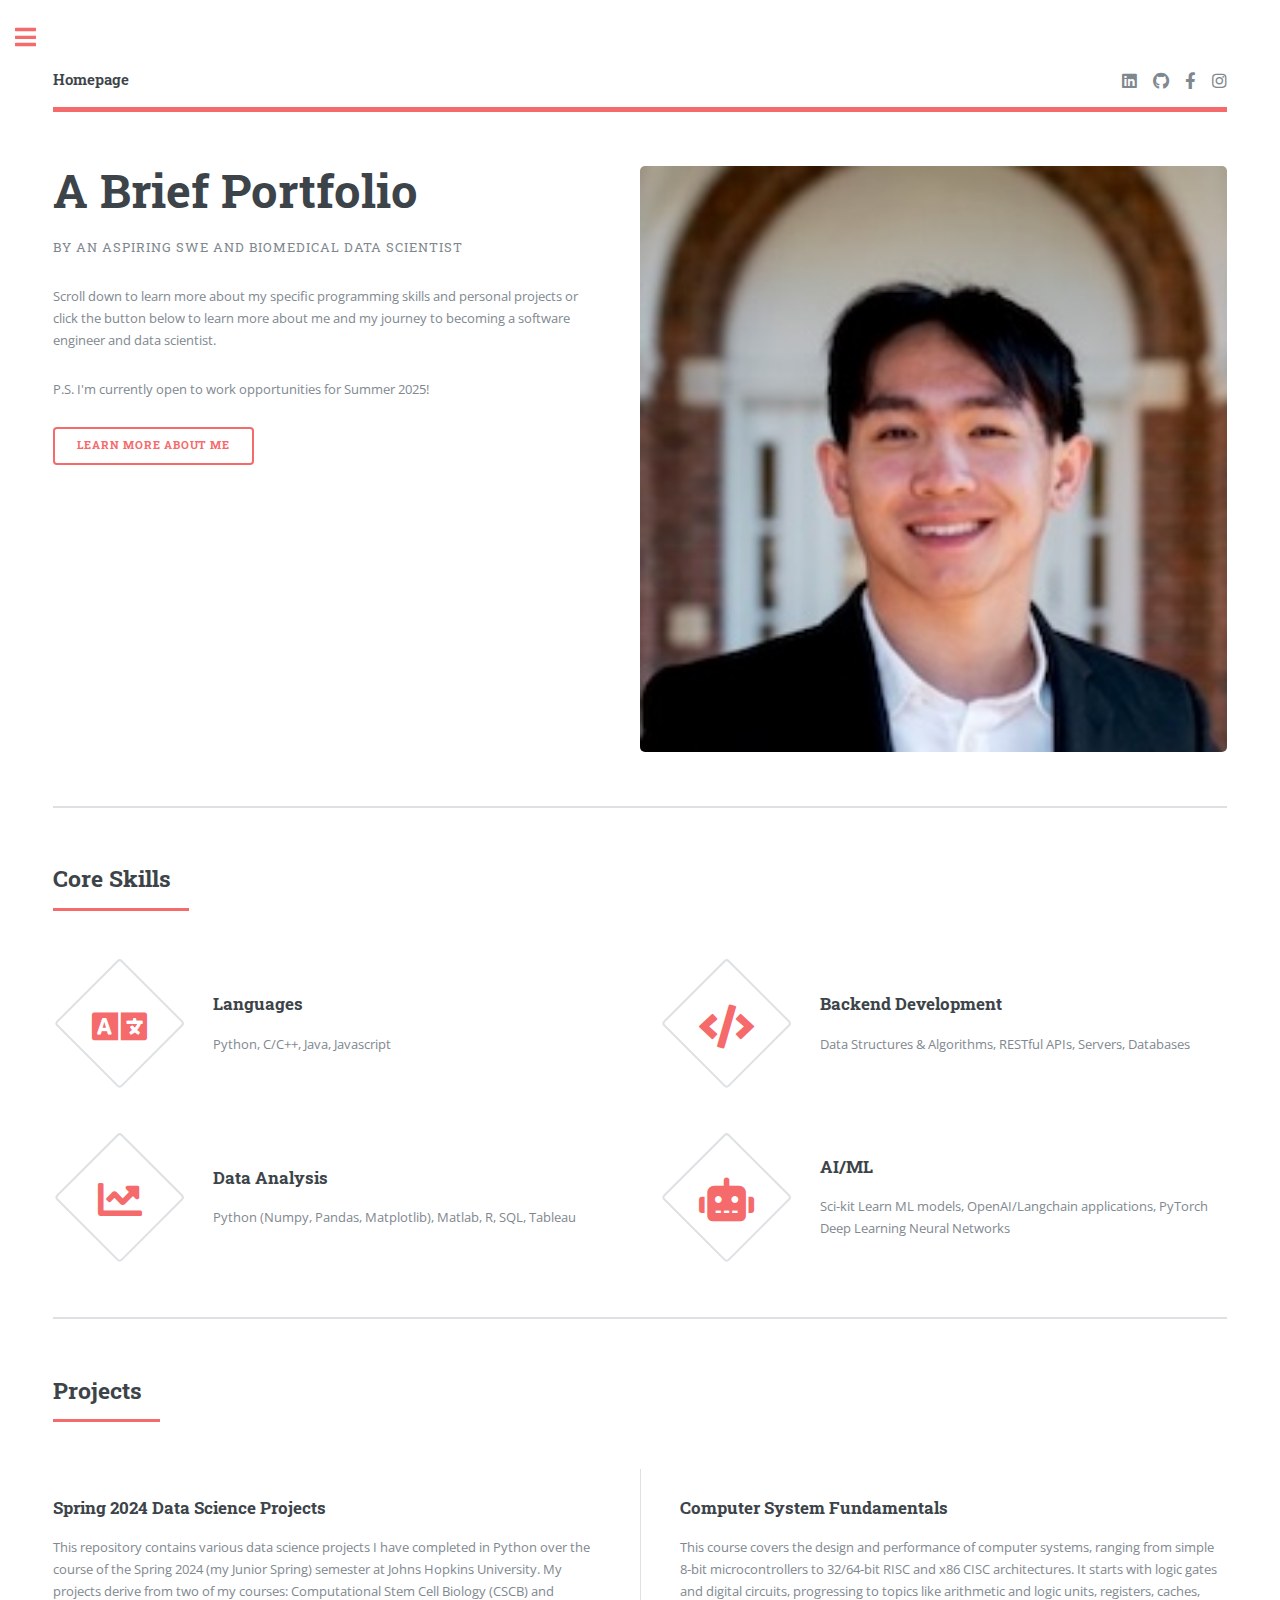
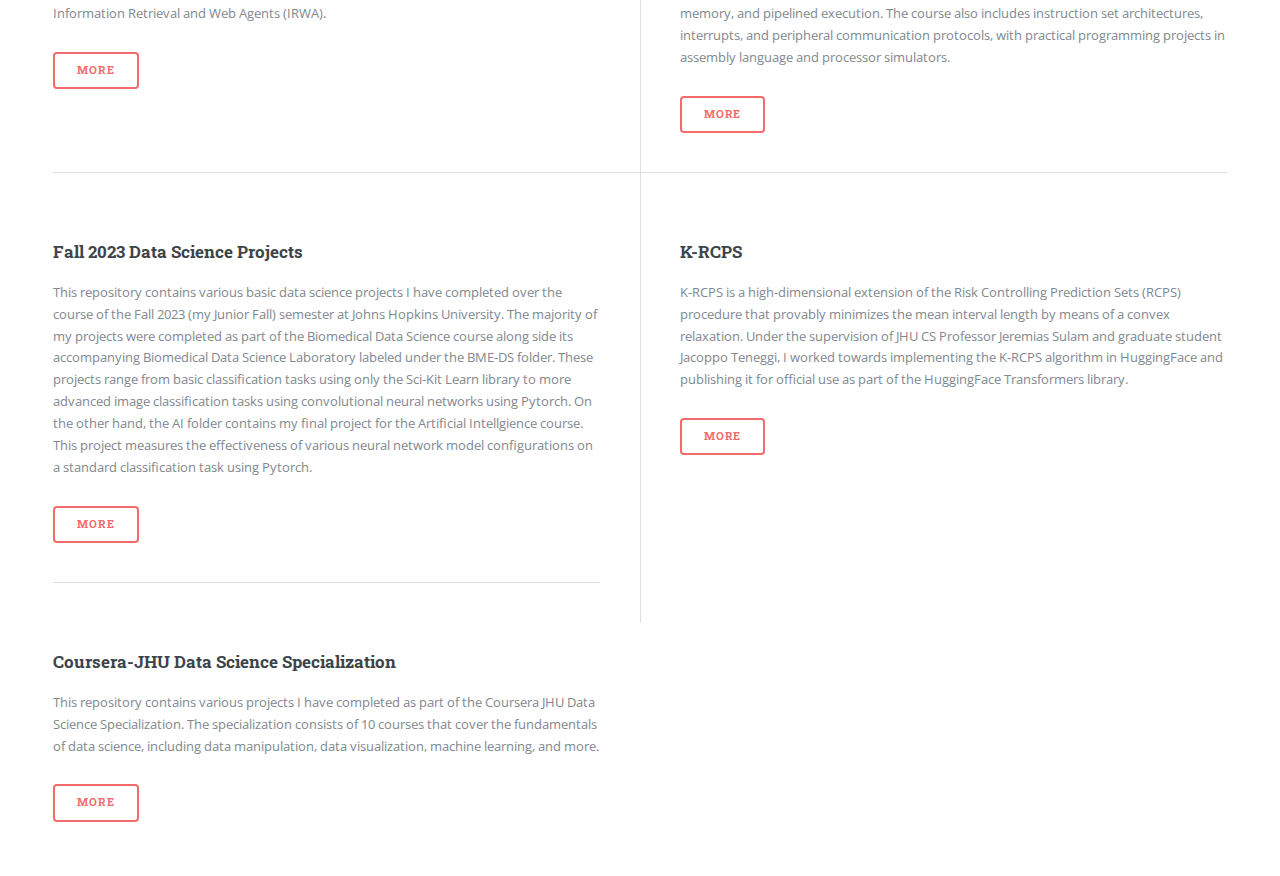
==== index.html @ 188cf1b1 "shrunk casual pfp" ====
<!DOCTYPE HTML>
<!--
	Editorial by HTML5 UP
	html5up.net | @ajlkn
	Free for personal and commercial use under the CCA 3.0 license (html5up.net/license)
-->
<html>
	<head>
		<title>Editorial by HTML5 UP</title>
		<meta charset="utf-8" />
		<meta name="viewport" content="width=device-width, initial-scale=1, user-scalable=no" />
		<link rel="stylesheet" href="assets/css/main.css" />
	</head>
	<body class="is-preload">

		<!-- Wrapper -->
			<div id="wrapper">

				<!-- Main -->
					<div id="main">
						<div class="inner">

							<!-- Header -->
								<header id="header">
									<a href="index.html" class="logo"><strong>Homepage</strong> </a>
									<ul class="icons">
										<li><a href="https://www.linkedin.com/in/ryan-nguyen-9932-dan/" class="icon brands fa-linkedin"><span class="label">LinkedIn</span></a></li>
										<li><a href="https://github.com/RyanGNguyen" class="icon brands fa-github"><span class="label">Github</span></a></li>
										<li><a href="https://www.facebook.com/rhntebdsavwrbntyjm342" class="icon brands fa-facebook-f"><span class="label">Facebook</span></a></li>
										<li><a href="https://www.instagram.com/ryan.nuhguyin/" class="icon brands fa-instagram"><span class="label">Instagram</span></a></li>
									</ul>
								</header>

							<!-- Banner -->
								<section id="banner">
									<div class="content">
										<header>
											<h1> A Brief Portfolio </h1>
											<p>  By An Aspiring SWE and Biomedical Data Scientist </p>
										</header>
										<p> 
											Scroll down to learn more about my specific programming skills and personal projects 
											or click the button below to learn more about me and my journey to becoming a software engineer and data scientist. 
										</p>
										<p>
											P.S. I'm currently open to work opportunities for Summer 2025!  
										</p>
										<ul class="actions">
											<li><a href="about_me.html" class="button big"> Learn More About Me </a></li>
										</ul>
									</div>
									<span class="image object">
										<img src="images/professional_pfp_web.jpeg" alt="" />     <!-- TODO: reduce image size and increase quality -->
									</span>
								</section>

							<!-- Section -->
								<section>
									<header class="major">
										<h2>Core Skills</h2>
									</header>
									<div class="features">
										<article>
											<span class="icon solid fa-language"></span>    
											<div class="content">
												<h3> Languages </h3>
												<p> Python, C/C++, Java, Javascript</p>
											</div>
										</article>
										<article>
											<span class="icon solid fa-code"></span>
											<div class="content">
												<h3>Backend Development</h3>
												<p> Data Structures & Algorithms, RESTful APIs, Servers, Databases </p>
											</div>
										</article>
										<article>
											<span class="icon solid fa-chart-line"></span>
											<div class="content">
												<h3> Data Analysis </h3>
												<p> Python (Numpy, Pandas, Matplotlib), Matlab, R, SQL, Tableau </p>
											</div>
										</article>
										<article>
											<span class="icon solid fa-robot"></span>
											<div class="content">
												<h3>AI/ML</h3>
												<p> Sci-kit Learn ML models, OpenAI/Langchain applications, PyTorch Deep Learning Neural Networks</p>
											</div>
										</article>
									</div>
								</section>

							<!-- Section -->
								<section>
									<header class="major">
										<h2> Projects </h2>
									</header>
									<div class="posts">
										<article>
											<a href="https://github.com/RyanGNguyen/Spring-2024-DS-Projects" class="image"><img src="#" alt="" /></a>
											<h3> Spring 2024 Data Science Projects</h3>
											<p> 
												This repository contains various data science projects I have completed in Python over the course of the Spring 2024 (my Junior Spring) semester at Johns Hopkins 
												University. My projects derive from two of my courses: Computational Stem Cell Biology (CSCB) and Information Retrieval and Web Agents (IRWA). 
											</p>
											<ul class="actions">
												<li><a href="https://github.com/RyanGNguyen/Spring-2024-DS-Projects" class="button">More</a></li>
											</ul>
										</article>
										<article>
											<a href="https://github.com/RyanGNguyen/CSF" class="image"><img src="#" alt="" /></a>
											<h3>Computer System Fundamentals</h3>
											<p> 
												This course covers the design and performance of computer systems, ranging from simple 8-bit microcontrollers to 32/64-bit RISC and x86 CISC architectures. 
												It starts with logic gates and digital circuits, progressing to topics like arithmetic and logic units, registers, caches, memory, and pipelined execution. 
												The course also includes instruction set architectures, interrupts, and peripheral communication protocols, with practical programming projects in assembly 
												language and processor simulators. 
											</p>
											<ul class="actions">
												<li><a href="https://github.com/RyanGNguyen/CSF" class="button">More</a></li>
											</ul>
										</article>
										<article>
											<a href="https://github.com/RyanGNguyen/Fall-2023-DS-Projects" class="image"><img src="#" alt="" /></a>
											<h3> Fall 2023 Data Science Projects </h3>
											<p>
												This repository contains various basic data science projects I have completed over the course of the Fall 2023 (my Junior Fall) semester at Johns Hopkins University. 
												The majority of my projects were completed as part of the Biomedical Data Science course along side its accompanying Biomedical Data Science Laboratory labeled under the BME-DS folder.
												These projects range from basic classification tasks using only the Sci-Kit Learn library to more advanced image classification tasks using convolutional neural networks using Pytorch. 
												On the other hand, the AI folder contains my final project for the Artificial Intellgience course. This project measures the effectiveness of various neural network model configurations 
												on a standard classification task using Pytorch.
											</p>
											<ul class="actions">
												<li><a href="https://github.com/RyanGNguyen/Fall-2023-DS-Projects" class="button">More</a></li>
											</ul>
										</article>
										<article>
											<a href="https://github.com/RyanGNguyen/k-rcps" class="image"><img src="#" alt="" /></a>
											<h3> K-RCPS </h3>
											<p>
												K-RCPS is a high-dimensional extension of the Risk Controlling Prediction Sets (RCPS) procedure that provably minimizes the mean interval length by means of a convex relaxation.
												Under the supervision of JHU CS Professor Jeremias Sulam and graduate student Jacoppo Teneggi, I worked towards implementing the K-RCPS algorithm in HuggingFace and publishing it 
												for official use as part of the HuggingFace Transformers library. 
											</p>
											<ul class="actions">
												<li><a href="https://github.com/RyanGNguyen/k-rcps" class="button">More</a></li>
											</ul>
										</article>
										<article>
											<a href="https://github.com/RyanGNguyen/Coursera" class="image"><img src="#" alt="" /></a>
											<h3>Coursera-JHU Data Science Specialization</h3>
											<p>
												This repository contains various projects I have completed as part of the Coursera JHU Data Science Specialization. The specialization consists of 10 courses that cover the 
												fundamentals of data science, including data manipulation, data visualization, machine learning, and more.
											</p>
											<ul class="actions">
												<li><a href="https://github.com/RyanGNguyen/Coursera" class="button">More</a></li>
											</ul>
										</article>
									</div>
								</section>

						</div>
					</div>

				<!-- Sidebar -->
					<div id="sidebar">
						<div class="inner">

							<!-- Search 
								<section id="search" class="alt">
									<form method="post" action="#">
										<input type="text" name="query" id="query" placeholder="Search" />
									</form>
								</section>
							-->

							<!-- Menu -->
								<nav id="menu">
									<header class="major">
										<h2>Menu</h2>
									</header>
									<ul>
										<li><a href="index.html">Homepage</a></li>
										<li><a href="about_me.html">About Me</a></li>
										<!--	
										<li><a href="generic.html">Generic</a></li>
										<li><a href="elements.html">Elements</a></li>
										<li>
											<span class="opener">Submenu</span>
											<ul>
												<li><a href="#">Lorem Dolor</a></li>
												<li><a href="#">Ipsum Adipiscing</a></li>
												<li><a href="#">Tempus Magna</a></li>
												<li><a href="#">Feugiat Veroeros</a></li>
											</ul>
										</li>
										<li><a href="#">Etiam Dolore</a></li>
										<li><a href="#">Adipiscing</a></li>
										<li>
											<span class="opener">Another Submenu</span>
											<ul>
												<li><a href="#">Lorem Dolor</a></li>
												<li><a href="#">Ipsum Adipiscing</a></li>
												<li><a href="#">Tempus Magna</a></li>
												<li><a href="#">Feugiat Veroeros</a></li>
											</ul>
										</li>
										<li><a href="#">Maximus Erat</a></li>
										<li><a href="#">Sapien Mauris</a></li>
										<li><a href="#">Amet Lacinia</a></li>
										-->
									</ul>
								</nav>
                            
							<!-- Section -->
							 <!-- 
								<section>
									<header class="major">
										<h2>Ante interdum</h2>
									</header>
									<div class="mini-posts">
										<article>
											<a href="#" class="image"><img src="images/pic07.jpg" alt="" /></a>
											<p>Aenean ornare velit lacus, ac varius enim lorem ullamcorper dolore aliquam.</p>
										</article>
										<article>
											<a href="#" class="image"><img src="images/pic08.jpg" alt="" /></a>
											<p>Aenean ornare velit lacus, ac varius enim lorem ullamcorper dolore aliquam.</p>
										</article>
										<article>
											<a href="#" class="image"><img src="images/pic09.jpg" alt="" /></a>
											<p>Aenean ornare velit lacus, ac varius enim lorem ullamcorper dolore aliquam.</p>
										</article>
									</div>
									<ul class="actions">
										<li><a href="#" class="button">More</a></li>
									</ul>
								</section>
							-->

							<!-- Section -->
								<section>
									<header class="major">
										<h2>Get in touch</h2>
									</header>
									<ul class="contact">
										<li class="icon solid fa-envelope"><a href="mailto:ryannguyen9932@gmail.com">ryannguyen9932@gmail.com</a></li>
										<li class="icon solid fa-phone">(714) 624-4491</li>
										<li class="icon solid fa-home"> Orange County, CA </li>
									</ul>
								</section>

							<!-- Footer -->
							<!--
								<footer id="footer">
									<p class="copyright">&copy; Untitled. All rights reserved. Demo Images: <a href="https://unsplash.com">Unsplash</a>. Design: <a href="https://html5up.net">HTML5 UP</a>.</p>
								</footer> 
							--> 
						</div>
					</div>

			</div>

		<!-- Scripts -->
			<script src="assets/js/jquery.min.js"></script>
			<script src="assets/js/browser.min.js"></script>
			<script src="assets/js/breakpoints.min.js"></script>
			<script src="assets/js/util.js"></script>
			<script src="assets/js/main.js"></script>

	</body>
</html>
---- assets/css/main.css ----
@import url(fontawesome-all.min.css);
@import url("https://fonts.googleapis.com/css?family=Open+Sans:400,600,400italic,600italic|Roboto+Slab:400,700");
/*
	Editorial by HTML5 UP
	html5up.net | @ajlkn
	Free for personal and commercial use under the CCA 3.0 license (html5up.net/license)
*/
html, body, div, span, applet, object,
iframe, h1, h2, h3, h4, h5, h6, p, blockquote,
pre, a, abbr, acronym, address, big, cite,
code, del, dfn, em, img, ins, kbd, q, s, samp,
small, strike, strong, sub, sup, tt, var, b,
u, i, center, dl, dt, dd, ol, ul, li, fieldset,
form, label, legend, table, caption, tbody,
tfoot, thead, tr, th, td, article, aside,
canvas, details, embed, figure, figcaption,
footer, header, hgroup, menu, nav, output, ruby,
section, summary, time, mark, audio, video {
  margin: 0;
  padding: 0;
  border: 0;
  font-size: 100%;
  font: inherit;
  vertical-align: baseline; }

article, aside, details, figcaption, figure,
footer, header, hgroup, menu, nav, section {
  display: block; }

body {
  line-height: 1; }

ol, ul {
  list-style: none; }

blockquote, q {
  quotes: none; }
  blockquote:before, blockquote:after, q:before, q:after {
    content: '';
    content: none; }

table {
  border-collapse: collapse;
  border-spacing: 0; }

body {
  -webkit-text-size-adjust: none; }

mark {
  background-color: transparent;
  color: inherit; }

input::-moz-focus-inner {
  border: 0;
  padding: 0; }

input, select, textarea {
  -moz-appearance: none;
  -webkit-appearance: none;
  -ms-appearance: none;
  appearance: none; }

/* Basic */
@-ms-viewport {
  width: device-width; }

body {
  -ms-overflow-style: scrollbar; }

@media screen and (max-width: 480px) {
  html, body {
    min-width: 320px; } }

html {
  box-sizing: border-box; }

*, *:before, *:after {
  box-sizing: inherit; }

body {
  background: #ffffff; }
  body.is-preload *, body.is-preload *:before, body.is-preload *:after, body.is-resizing *, body.is-resizing *:before, body.is-resizing *:after {
    -moz-animation: none !important;
    -webkit-animation: none !important;
    -ms-animation: none !important;
    animation: none !important;
    -moz-transition: none !important;
    -webkit-transition: none !important;
    -ms-transition: none !important;
    transition: none !important; }

/* Type */
body, input, select, textarea {
  color: #7f888f;
  font-family: "Open Sans", sans-serif;
  font-size: 13pt;
  font-weight: 400;
  line-height: 1.65; }
  @media screen and (max-width: 1680px) {
    body, input, select, textarea {
      font-size: 11pt; } }
  @media screen and (max-width: 1280px) {
    body, input, select, textarea {
      font-size: 10pt; } }
  @media screen and (max-width: 360px) {
    body, input, select, textarea {
      font-size: 9pt; } }

a {
  -moz-transition: color 0.2s ease-in-out, border-bottom-color 0.2s ease-in-out;
  -webkit-transition: color 0.2s ease-in-out, border-bottom-color 0.2s ease-in-out;
  -ms-transition: color 0.2s ease-in-out, border-bottom-color 0.2s ease-in-out;
  transition: color 0.2s ease-in-out, border-bottom-color 0.2s ease-in-out;
  border-bottom: dotted 1px;
  color: #f56a6a;
  text-decoration: none; }
  a:hover {
    border-bottom-color: #f56a6a;
    color: #f56a6a !important; }
    a:hover strong {
      color: inherit; }

strong, b {
  color: #3d4449;
  font-weight: 600; }

em, i {
  font-style: italic; }

p {
  margin: 0 0 2em 0; }

h1, h2, h3, h4, h5, h6 {
  color: #3d4449;
  font-family: "Roboto Slab", serif;
  font-weight: 700;
  line-height: 1.5;
  margin: 0 0 1em 0; }
  h1 a, h2 a, h3 a, h4 a, h5 a, h6 a {
    color: inherit;
    text-decoration: none;
    border-bottom: 0; }

h1 {
  font-size: 4em;
  margin: 0 0 0.5em 0;
  line-height: 1.3; }

h2 {
  font-size: 1.75em; }

h3 {
  font-size: 1.25em; }

h4 {
  font-size: 1.1em; }

h5 {
  font-size: 0.9em; }

h6 {
  font-size: 0.7em; }

@media screen and (max-width: 1680px) {
  h1 {
    font-size: 3.5em; } }

@media screen and (max-width: 980px) {
  h1 {
    font-size: 3.25em; } }

@media screen and (max-width: 736px) {
  h1 {
    font-size: 2em;
    line-height: 1.4; }
  h2 {
    font-size: 1.5em; } }

sub {
  font-size: 0.8em;
  position: relative;
  top: 0.5em; }

sup {
  font-size: 0.8em;
  position: relative;
  top: -0.5em; }

blockquote {
  border-left: solid 3px rgba(210, 215, 217, 0.75);
  font-style: italic;
  margin: 0 0 2em 0;
  padding: 0.5em 0 0.5em 2em; }

code {
  background: rgba(230, 235, 237, 0.25);
  border-radius: 0.375em;
  border: solid 1px rgba(210, 215, 217, 0.75);
  font-family: "Courier New", monospace;
  font-size: 0.9em;
  margin: 0 0.25em;
  padding: 0.25em 0.65em; }

pre {
  -webkit-overflow-scrolling: touch;
  font-family: "Courier New", monospace;
  font-size: 0.9em;
  margin: 0 0 2em 0; }
  pre code {
    display: block;
    line-height: 1.75;
    padding: 1em 1.5em;
    overflow-x: auto; }

hr {
  border: 0;
  border-bottom: solid 1px rgba(210, 215, 217, 0.75);
  margin: 2em 0; }
  hr.major {
    margin: 3em 0; }

.align-left {
  text-align: left; }

.align-center {
  text-align: center; }

.align-right {
  text-align: right; }

/* Row */
.row {
  display: flex;
  flex-wrap: wrap;
  box-sizing: border-box;
  align-items: stretch; }
  .row > * {
    box-sizing: border-box; }
  .row.gtr-uniform > * > :last-child {
    margin-bottom: 0; }
  .row.aln-left {
    justify-content: flex-start; }
  .row.aln-center {
    justify-content: center; }
  .row.aln-right {
    justify-content: flex-end; }
  .row.aln-top {
    align-items: flex-start; }
  .row.aln-middle {
    align-items: center; }
  .row.aln-bottom {
    align-items: flex-end; }
  .row > .imp {
    order: -1; }
  .row > .col-1 {
    width: 8.33333%; }
  .row > .off-1 {
    margin-left: 8.33333%; }
  .row > .col-2 {
    width: 16.66667%; }
  .row > .off-2 {
    margin-left: 16.66667%; }
  .row > .col-3 {
    width: 25%; }
  .row > .off-3 {
    margin-left: 25%; }
  .row > .col-4 {
    width: 33.33333%; }
  .row > .off-4 {
    margin-left: 33.33333%; }
  .row > .col-5 {
    width: 41.66667%; }
  .row > .off-5 {
    margin-left: 41.66667%; }
  .row > .col-6 {
    width: 50%; }
  .row > .off-6 {
    margin-left: 50%; }
  .row > .col-7 {
    width: 58.33333%; }
  .row > .off-7 {
    margin-left: 58.33333%; }
  .row > .col-8 {
    width: 66.66667%; }
  .row > .off-8 {
    margin-left: 66.66667%; }
  .row > .col-9 {
    width: 75%; }
  .row > .off-9 {
    margin-left: 75%; }
  .row > .col-10 {
    width: 83.33333%; }
  .row > .off-10 {
    margin-left: 83.33333%; }
  .row > .col-11 {
    width: 91.66667%; }
  .row > .off-11 {
    margin-left: 91.66667%; }
  .row > .col-12 {
    width: 100%; }
  .row > .off-12 {
    margin-left: 100%; }
  .row.gtr-0 {
    margin-top: 0;
    margin-left: 0em; }
    .row.gtr-0 > * {
      padding: 0 0 0 0em; }
    .row.gtr-0.gtr-uniform {
      margin-top: 0em; }
      .row.gtr-0.gtr-uniform > * {
        padding-top: 0em; }
  .row.gtr-25 {
    margin-top: 0;
    margin-left: -0.375em; }
    .row.gtr-25 > * {
      padding: 0 0 0 0.375em; }
    .row.gtr-25.gtr-uniform {
      margin-top: -0.375em; }
      .row.gtr-25.gtr-uniform > * {
        padding-top: 0.375em; }
  .row.gtr-50 {
    margin-top: 0;
    margin-left: -0.75em; }
    .row.gtr-50 > * {
      padding: 0 0 0 0.75em; }
    .row.gtr-50.gtr-uniform {
      margin-top: -0.75em; }
      .row.gtr-50.gtr-uniform > * {
        padding-top: 0.75em; }
  .row {
    margin-top: 0;
    margin-left: -1.5em; }
    .row > * {
      padding: 0 0 0 1.5em; }
    .row.gtr-uniform {
      margin-top: -1.5em; }
      .row.gtr-uniform > * {
        padding-top: 1.5em; }
  .row.gtr-150 {
    margin-top: 0;
    margin-left: -2.25em; }
    .row.gtr-150 > * {
      padding: 0 0 0 2.25em; }
    .row.gtr-150.gtr-uniform {
      margin-top: -2.25em; }
      .row.gtr-150.gtr-uniform > * {
        padding-top: 2.25em; }
  .row.gtr-200 {
    margin-top: 0;
    margin-left: -3em; }
    .row.gtr-200 > * {
      padding: 0 0 0 3em; }
    .row.gtr-200.gtr-uniform {
      margin-top: -3em; }
      .row.gtr-200.gtr-uniform > * {
        padding-top: 3em; }
  @media screen and (max-width: 1680px) {
    .row {
      display: flex;
      flex-wrap: wrap;
      box-sizing: border-box;
      align-items: stretch; }
      .row > * {
        box-sizing: border-box; }
      .row.gtr-uniform > * > :last-child {
        margin-bottom: 0; }
      .row.aln-left {
        justify-content: flex-start; }
      .row.aln-center {
        justify-content: center; }
      .row.aln-right {
        justify-content: flex-end; }
      .row.aln-top {
        align-items: flex-start; }
      .row.aln-middle {
        align-items: center; }
      .row.aln-bottom {
        align-items: flex-end; }
      .row > .imp-xlarge {
        order: -1; }
      .row > .col-1-xlarge {
        width: 8.33333%; }
      .row > .off-1-xlarge {
        margin-left: 8.33333%; }
      .row > .col-2-xlarge {
        width: 16.66667%; }
      .row > .off-2-xlarge {
        margin-left: 16.66667%; }
      .row > .col-3-xlarge {
        width: 25%; }
      .row > .off-3-xlarge {
        margin-left: 25%; }
      .row > .col-4-xlarge {
        width: 33.33333%; }
      .row > .off-4-xlarge {
        margin-left: 33.33333%; }
      .row > .col-5-xlarge {
        width: 41.66667%; }
      .row > .off-5-xlarge {
        margin-left: 41.66667%; }
      .row > .col-6-xlarge {
        width: 50%; }
      .row > .off-6-xlarge {
        margin-left: 50%; }
      .row > .col-7-xlarge {
        width: 58.33333%; }
      .row > .off-7-xlarge {
        margin-left: 58.33333%; }
      .row > .col-8-xlarge {
        width: 66.66667%; }
      .row > .off-8-xlarge {
        margin-left: 66.66667%; }
      .row > .col-9-xlarge {
        width: 75%; }
      .row > .off-9-xlarge {
        margin-left: 75%; }
      .row > .col-10-xlarge {
        width: 83.33333%; }
      .row > .off-10-xlarge {
        margin-left: 83.33333%; }
      .row > .col-11-xlarge {
        width: 91.66667%; }
      .row > .off-11-xlarge {
        margin-left: 91.66667%; }
      .row > .col-12-xlarge {
        width: 100%; }
      .row > .off-12-xlarge {
        margin-left: 100%; }
      .row.gtr-0 {
        margin-top: 0;
        margin-left: 0em; }
        .row.gtr-0 > * {
          padding: 0 0 0 0em; }
        .row.gtr-0.gtr-uniform {
          margin-top: 0em; }
          .row.gtr-0.gtr-uniform > * {
            padding-top: 0em; }
      .row.gtr-25 {
        margin-top: 0;
        margin-left: -0.375em; }
        .row.gtr-25 > * {
          padding: 0 0 0 0.375em; }
        .row.gtr-25.gtr-uniform {
          margin-top: -0.375em; }
          .row.gtr-25.gtr-uniform > * {
            padding-top: 0.375em; }
      .row.gtr-50 {
        margin-top: 0;
        margin-left: -0.75em; }
        .row.gtr-50 > * {
          padding: 0 0 0 0.75em; }
        .row.gtr-50.gtr-uniform {
          margin-top: -0.75em; }
          .row.gtr-50.gtr-uniform > * {
            padding-top: 0.75em; }
      .row {
        margin-top: 0;
        margin-left: -1.5em; }
        .row > * {
          padding: 0 0 0 1.5em; }
        .row.gtr-uniform {
          margin-top: -1.5em; }
          .row.gtr-uniform > * {
            padding-top: 1.5em; }
      .row.gtr-150 {
        margin-top: 0;
        margin-left: -2.25em; }
        .row.gtr-150 > * {
          padding: 0 0 0 2.25em; }
        .row.gtr-150.gtr-uniform {
          margin-top: -2.25em; }
          .row.gtr-150.gtr-uniform > * {
            padding-top: 2.25em; }
      .row.gtr-200 {
        margin-top: 0;
        margin-left: -3em; }
        .row.gtr-200 > * {
          padding: 0 0 0 3em; }
        .row.gtr-200.gtr-uniform {
          margin-top: -3em; }
          .row.gtr-200.gtr-uniform > * {
            padding-top: 3em; } }
  @media screen and (max-width: 1280px) {
    .row {
      display: flex;
      flex-wrap: wrap;
      box-sizing: border-box;
      align-items: stretch; }
      .row > * {
        box-sizing: border-box; }
      .row.gtr-uniform > * > :last-child {
        margin-bottom: 0; }
      .row.aln-left {
        justify-content: flex-start; }
      .row.aln-center {
        justify-content: center; }
      .row.aln-right {
        justify-content: flex-end; }
      .row.aln-top {
        align-items: flex-start; }
      .row.aln-middle {
        align-items: center; }
      .row.aln-bottom {
        align-items: flex-end; }
      .row > .imp-large {
        order: -1; }
      .row > .col-1-large {
        width: 8.33333%; }
      .row > .off-1-large {
        margin-left: 8.33333%; }
      .row > .col-2-large {
        width: 16.66667%; }
      .row > .off-2-large {
        margin-left: 16.66667%; }
      .row > .col-3-large {
        width: 25%; }
      .row > .off-3-large {
        margin-left: 25%; }
      .row > .col-4-large {
        width: 33.33333%; }
      .row > .off-4-large {
        margin-left: 33.33333%; }
      .row > .col-5-large {
        width: 41.66667%; }
      .row > .off-5-large {
        margin-left: 41.66667%; }
      .row > .col-6-large {
        width: 50%; }
      .row > .off-6-large {
        margin-left: 50%; }
      .row > .col-7-large {
        width: 58.33333%; }
      .row > .off-7-large {
        margin-left: 58.33333%; }
      .row > .col-8-large {
        width: 66.66667%; }
      .row > .off-8-large {
        margin-left: 66.66667%; }
      .row > .col-9-large {
        width: 75%; }
      .row > .off-9-large {
        margin-left: 75%; }
      .row > .col-10-large {
        width: 83.33333%; }
      .row > .off-10-large {
        margin-left: 83.33333%; }
      .row > .col-11-large {
        width: 91.66667%; }
      .row > .off-11-large {
        margin-left: 91.66667%; }
      .row > .col-12-large {
        width: 100%; }
      .row > .off-12-large {
        margin-left: 100%; }
      .row.gtr-0 {
        margin-top: 0;
        margin-left: 0em; }
        .row.gtr-0 > * {
          padding: 0 0 0 0em; }
        .row.gtr-0.gtr-uniform {
          margin-top: 0em; }
          .row.gtr-0.gtr-uniform > * {
            padding-top: 0em; }
      .row.gtr-25 {
        margin-top: 0;
        margin-left: -0.375em; }
        .row.gtr-25 > * {
          padding: 0 0 0 0.375em; }
        .row.gtr-25.gtr-uniform {
          margin-top: -0.375em; }
          .row.gtr-25.gtr-uniform > * {
            padding-top: 0.375em; }
      .row.gtr-50 {
        margin-top: 0;
        margin-left: -0.75em; }
        .row.gtr-50 > * {
          padding: 0 0 0 0.75em; }
        .row.gtr-50.gtr-uniform {
          margin-top: -0.75em; }
          .row.gtr-50.gtr-uniform > * {
            padding-top: 0.75em; }
      .row {
        margin-top: 0;
        margin-left: -1.5em; }
        .row > * {
          padding: 0 0 0 1.5em; }
        .row.gtr-uniform {
          margin-top: -1.5em; }
          .row.gtr-uniform > * {
            padding-top: 1.5em; }
      .row.gtr-150 {
        margin-top: 0;
        margin-left: -2.25em; }
        .row.gtr-150 > * {
          padding: 0 0 0 2.25em; }
        .row.gtr-150.gtr-uniform {
          margin-top: -2.25em; }
          .row.gtr-150.gtr-uniform > * {
            padding-top: 2.25em; }
      .row.gtr-200 {
        margin-top: 0;
        margin-left: -3em; }
        .row.gtr-200 > * {
          padding: 0 0 0 3em; }
        .row.gtr-200.gtr-uniform {
          margin-top: -3em; }
          .row.gtr-200.gtr-uniform > * {
            padding-top: 3em; } }
  @media screen and (max-width: 980px) {
    .row {
      display: flex;
      flex-wrap: wrap;
      box-sizing: border-box;
      align-items: stretch; }
      .row > * {
        box-sizing: border-box; }
      .row.gtr-uniform > * > :last-child {
        margin-bottom: 0; }
      .row.aln-left {
        justify-content: flex-start; }
      .row.aln-center {
        justify-content: center; }
      .row.aln-right {
        justify-content: flex-end; }
      .row.aln-top {
        align-items: flex-start; }
      .row.aln-middle {
        align-items: center; }
      .row.aln-bottom {
        align-items: flex-end; }
      .row > .imp-medium {
        order: -1; }
      .row > .col-1-medium {
        width: 8.33333%; }
      .row > .off-1-medium {
        margin-left: 8.33333%; }
      .row > .col-2-medium {
        width: 16.66667%; }
      .row > .off-2-medium {
        margin-left: 16.66667%; }
      .row > .col-3-medium {
        width: 25%; }
      .row > .off-3-medium {
        margin-left: 25%; }
      .row > .col-4-medium {
        width: 33.33333%; }
      .row > .off-4-medium {
        margin-left: 33.33333%; }
      .row > .col-5-medium {
        width: 41.66667%; }
      .row > .off-5-medium {
        margin-left: 41.66667%; }
      .row > .col-6-medium {
        width: 50%; }
      .row > .off-6-medium {
        margin-left: 50%; }
      .row > .col-7-medium {
        width: 58.33333%; }
      .row > .off-7-medium {
        margin-left: 58.33333%; }
      .row > .col-8-medium {
        width: 66.66667%; }
      .row > .off-8-medium {
        margin-left: 66.66667%; }
      .row > .col-9-medium {
        width: 75%; }
      .row > .off-9-medium {
        margin-left: 75%; }
      .row > .col-10-medium {
        width: 83.33333%; }
      .row > .off-10-medium {
        margin-left: 83.33333%; }
      .row > .col-11-medium {
        width: 91.66667%; }
      .row > .off-11-medium {
        margin-left: 91.66667%; }
      .row > .col-12-medium {
        width: 100%; }
      .row > .off-12-medium {
        margin-left: 100%; }
      .row.gtr-0 {
        margin-top: 0;
        margin-left: 0em; }
        .row.gtr-0 > * {
          padding: 0 0 0 0em; }
        .row.gtr-0.gtr-uniform {
          margin-top: 0em; }
          .row.gtr-0.gtr-uniform > * {
            padding-top: 0em; }
      .row.gtr-25 {
        margin-top: 0;
        margin-left: -0.375em; }
        .row.gtr-25 > * {
          padding: 0 0 0 0.375em; }
        .row.gtr-25.gtr-uniform {
          margin-top: -0.375em; }
          .row.gtr-25.gtr-uniform > * {
            padding-top: 0.375em; }
      .row.gtr-50 {
        margin-top: 0;
        margin-left: -0.75em; }
        .row.gtr-50 > * {
          padding: 0 0 0 0.75em; }
        .row.gtr-50.gtr-uniform {
          margin-top: -0.75em; }
          .row.gtr-50.gtr-uniform > * {
            padding-top: 0.75em; }
      .row {
        margin-top: 0;
        margin-left: -1.5em; }
        .row > * {
          padding: 0 0 0 1.5em; }
        .row.gtr-uniform {
          margin-top: -1.5em; }
          .row.gtr-uniform > * {
            padding-top: 1.5em; }
      .row.gtr-150 {
        margin-top: 0;
        margin-left: -2.25em; }
        .row.gtr-150 > * {
          padding: 0 0 0 2.25em; }
        .row.gtr-150.gtr-uniform {
          margin-top: -2.25em; }
          .row.gtr-150.gtr-uniform > * {
            padding-top: 2.25em; }
      .row.gtr-200 {
        margin-top: 0;
        margin-left: -3em; }
        .row.gtr-200 > * {
          padding: 0 0 0 3em; }
        .row.gtr-200.gtr-uniform {
          margin-top: -3em; }
          .row.gtr-200.gtr-uniform > * {
            padding-top: 3em; } }
  @media screen and (max-width: 736px) {
    .row {
      display: flex;
      flex-wrap: wrap;
      box-sizing: border-box;
      align-items: stretch; }
      .row > * {
        box-sizing: border-box; }
      .row.gtr-uniform > * > :last-child {
        margin-bottom: 0; }
      .row.aln-left {
        justify-content: flex-start; }
      .row.aln-center {
        justify-content: center; }
      .row.aln-right {
        justify-content: flex-end; }
      .row.aln-top {
        align-items: flex-start; }
      .row.aln-middle {
        align-items: center; }
      .row.aln-bottom {
        align-items: flex-end; }
      .row > .imp-small {
        order: -1; }
      .row > .col-1-small {
        width: 8.33333%; }
      .row > .off-1-small {
        margin-left: 8.33333%; }
      .row > .col-2-small {
        width: 16.66667%; }
      .row > .off-2-small {
        margin-left: 16.66667%; }
      .row > .col-3-small {
        width: 25%; }
      .row > .off-3-small {
        margin-left: 25%; }
      .row > .col-4-small {
        width: 33.33333%; }
      .row > .off-4-small {
        margin-left: 33.33333%; }
      .row > .col-5-small {
        width: 41.66667%; }
      .row > .off-5-small {
        margin-left: 41.66667%; }
      .row > .col-6-small {
        width: 50%; }
      .row > .off-6-small {
        margin-left: 50%; }
      .row > .col-7-small {
        width: 58.33333%; }
      .row > .off-7-small {
        margin-left: 58.33333%; }
      .row > .col-8-small {
        width: 66.66667%; }
      .row > .off-8-small {
        margin-left: 66.66667%; }
      .row > .col-9-small {
        width: 75%; }
      .row > .off-9-small {
        margin-left: 75%; }
      .row > .col-10-small {
        width: 83.33333%; }
      .row > .off-10-small {
        margin-left: 83.33333%; }
      .row > .col-11-small {
        width: 91.66667%; }
      .row > .off-11-small {
        margin-left: 91.66667%; }
      .row > .col-12-small {
        width: 100%; }
      .row > .off-12-small {
        margin-left: 100%; }
      .row.gtr-0 {
        margin-top: 0;
        margin-left: 0em; }
        .row.gtr-0 > * {
          padding: 0 0 0 0em; }
        .row.gtr-0.gtr-uniform {
          margin-top: 0em; }
          .row.gtr-0.gtr-uniform > * {
            padding-top: 0em; }
      .row.gtr-25 {
        margin-top: 0;
        margin-left: -0.375em; }
        .row.gtr-25 > * {
          padding: 0 0 0 0.375em; }
        .row.gtr-25.gtr-uniform {
          margin-top: -0.375em; }
          .row.gtr-25.gtr-uniform > * {
            padding-top: 0.375em; }
      .row.gtr-50 {
        margin-top: 0;
        margin-left: -0.75em; }
        .row.gtr-50 > * {
          padding: 0 0 0 0.75em; }
        .row.gtr-50.gtr-uniform {
          margin-top: -0.75em; }
          .row.gtr-50.gtr-uniform > * {
            padding-top: 0.75em; }
      .row {
        margin-top: 0;
        margin-left: -1.5em; }
        .row > * {
          padding: 0 0 0 1.5em; }
        .row.gtr-uniform {
          margin-top: -1.5em; }
          .row.gtr-uniform > * {
            padding-top: 1.5em; }
      .row.gtr-150 {
        margin-top: 0;
        margin-left: -2.25em; }
        .row.gtr-150 > * {
          padding: 0 0 0 2.25em; }
        .row.gtr-150.gtr-uniform {
          margin-top: -2.25em; }
          .row.gtr-150.gtr-uniform > * {
            padding-top: 2.25em; }
      .row.gtr-200 {
        margin-top: 0;
        margin-left: -3em; }
        .row.gtr-200 > * {
          padding: 0 0 0 3em; }
        .row.gtr-200.gtr-uniform {
          margin-top: -3em; }
          .row.gtr-200.gtr-uniform > * {
            padding-top: 3em; } }
  @media screen and (max-width: 480px) {
    .row {
      display: flex;
      flex-wrap: wrap;
      box-sizing: border-box;
      align-items: stretch; }
      .row > * {
        box-sizing: border-box; }
      .row.gtr-uniform > * > :last-child {
        margin-bottom: 0; }
      .row.aln-left {
        justify-content: flex-start; }
      .row.aln-center {
        justify-content: center; }
      .row.aln-right {
        justify-content: flex-end; }
      .row.aln-top {
        align-items: flex-start; }
      .row.aln-middle {
        align-items: center; }
      .row.aln-bottom {
        align-items: flex-end; }
      .row > .imp-xsmall {
        order: -1; }
      .row > .col-1-xsmall {
        width: 8.33333%; }
      .row > .off-1-xsmall {
        margin-left: 8.33333%; }
      .row > .col-2-xsmall {
        width: 16.66667%; }
      .row > .off-2-xsmall {
        margin-left: 16.66667%; }
      .row > .col-3-xsmall {
        width: 25%; }
      .row > .off-3-xsmall {
        margin-left: 25%; }
      .row > .col-4-xsmall {
        width: 33.33333%; }
      .row > .off-4-xsmall {
        margin-left: 33.33333%; }
      .row > .col-5-xsmall {
        width: 41.66667%; }
      .row > .off-5-xsmall {
        margin-left: 41.66667%; }
      .row > .col-6-xsmall {
        width: 50%; }
      .row > .off-6-xsmall {
        margin-left: 50%; }
      .row > .col-7-xsmall {
        width: 58.33333%; }
      .row > .off-7-xsmall {
        margin-left: 58.33333%; }
      .row > .col-8-xsmall {
        width: 66.66667%; }
      .row > .off-8-xsmall {
        margin-left: 66.66667%; }
      .row > .col-9-xsmall {
        width: 75%; }
      .row > .off-9-xsmall {
        margin-left: 75%; }
      .row > .col-10-xsmall {
        width: 83.33333%; }
      .row > .off-10-xsmall {
        margin-left: 83.33333%; }
      .row > .col-11-xsmall {
        width: 91.66667%; }
      .row > .off-11-xsmall {
        margin-left: 91.66667%; }
      .row > .col-12-xsmall {
        width: 100%; }
      .row > .off-12-xsmall {
        margin-left: 100%; }
      .row.gtr-0 {
        margin-top: 0;
        margin-left: 0em; }
        .row.gtr-0 > * {
          padding: 0 0 0 0em; }
        .row.gtr-0.gtr-uniform {
          margin-top: 0em; }
          .row.gtr-0.gtr-uniform > * {
            padding-top: 0em; }
      .row.gtr-25 {
        margin-top: 0;
        margin-left: -0.375em; }
        .row.gtr-25 > * {
          padding: 0 0 0 0.375em; }
        .row.gtr-25.gtr-uniform {
          margin-top: -0.375em; }
          .row.gtr-25.gtr-uniform > * {
            padding-top: 0.375em; }
      .row.gtr-50 {
        margin-top: 0;
        margin-left: -0.75em; }
        .row.gtr-50 > * {
          padding: 0 0 0 0.75em; }
        .row.gtr-50.gtr-uniform {
          margin-top: -0.75em; }
          .row.gtr-50.gtr-uniform > * {
            padding-top: 0.75em; }
      .row {
        margin-top: 0;
        margin-left: -1.5em; }
        .row > * {
          padding: 0 0 0 1.5em; }
        .row.gtr-uniform {
          margin-top: -1.5em; }
          .row.gtr-uniform > * {
            padding-top: 1.5em; }
      .row.gtr-150 {
        margin-top: 0;
        margin-left: -2.25em; }
        .row.gtr-150 > * {
          padding: 0 0 0 2.25em; }
        .row.gtr-150.gtr-uniform {
          margin-top: -2.25em; }
          .row.gtr-150.gtr-uniform > * {
            padding-top: 2.25em; }
      .row.gtr-200 {
        margin-top: 0;
        margin-left: -3em; }
        .row.gtr-200 > * {
          padding: 0 0 0 3em; }
        .row.gtr-200.gtr-uniform {
          margin-top: -3em; }
          .row.gtr-200.gtr-uniform > * {
            padding-top: 3em; } }

/* Section/Article */
section.special, article.special {
  text-align: center; }

header p {
  font-family: "Roboto Slab", serif;
  font-size: 1em;
  font-weight: 400;
  letter-spacing: 0.075em;
  margin-top: -0.5em;
  text-transform: uppercase; }

header.major > :last-child {
  border-bottom: solid 3px #f56a6a;
  display: inline-block;
  margin: 0 0 2em 0;
  padding: 0 0.75em 0.5em 0; }

header.main > :last-child {
  margin: 0 0 1em 0; }

/* Form */
form {
  margin: 0 0 2em 0; }

label {
  color: #3d4449;
  display: block;
  font-size: 0.9em;
  font-weight: 600;
  margin: 0 0 1em 0; }

input[type="text"],
input[type="password"],
input[type="email"],
input[type="tel"],
input[type="search"],
input[type="url"],
select,
textarea {
  -moz-appearance: none;
  -webkit-appearance: none;
  -ms-appearance: none;
  appearance: none;
  background: #ffffff;
  border-radius: 0.375em;
  border: none;
  border: solid 1px rgba(210, 215, 217, 0.75);
  color: inherit;
  display: block;
  outline: 0;
  padding: 0 1em;
  text-decoration: none;
  width: 100%; }
  input[type="text"]:invalid,
  input[type="password"]:invalid,
  input[type="email"]:invalid,
  input[type="tel"]:invalid,
  input[type="search"]:invalid,
  input[type="url"]:invalid,
  select:invalid,
  textarea:invalid {
    box-shadow: none; }
  input[type="text"]:focus,
  input[type="password"]:focus,
  input[type="email"]:focus,
  input[type="tel"]:focus,
  input[type="search"]:focus,
  input[type="url"]:focus,
  select:focus,
  textarea:focus {
    border-color: #f56a6a;
    box-shadow: 0 0 0 1px #f56a6a; }

select {
  background-image: url("data:image/svg+xml;charset=utf8,%3Csvg xmlns='http://www.w3.org/2000/svg' width='40' height='40' preserveAspectRatio='none' viewBox='0 0 40 40'%3E%3Cpath d='M9.4,12.3l10.4,10.4l10.4-10.4c0.2-0.2,0.5-0.4,0.9-0.4c0.3,0,0.6,0.1,0.9,0.4l3.3,3.3c0.2,0.2,0.4,0.5,0.4,0.9 c0,0.4-0.1,0.6-0.4,0.9L20.7,31.9c-0.2,0.2-0.5,0.4-0.9,0.4c-0.3,0-0.6-0.1-0.9-0.4L4.3,17.3c-0.2-0.2-0.4-0.5-0.4-0.9 c0-0.4,0.1-0.6,0.4-0.9l3.3-3.3c0.2-0.2,0.5-0.4,0.9-0.4S9.1,12.1,9.4,12.3z' fill='rgba(210, 215, 217, 0.75)' /%3E%3C/svg%3E");
  background-size: 1.25em;
  background-repeat: no-repeat;
  background-position: calc(100% - 1em) center;
  height: 2.75em;
  padding-right: 2.75em;
  text-overflow: ellipsis; }
  select option {
    color: #3d4449;
    background: #ffffff; }
  select:focus::-ms-value {
    background-color: transparent; }
  select::-ms-expand {
    display: none; }

input[type="text"],
input[type="password"],
input[type="email"],
input[type="tel"],
input[type="search"],
input[type="url"],
select {
  height: 2.75em; }

textarea {
  padding: 0.75em 1em; }

input[type="checkbox"],
input[type="radio"] {
  -moz-appearance: none;
  -webkit-appearance: none;
  -ms-appearance: none;
  appearance: none;
  display: block;
  float: left;
  margin-right: -2em;
  opacity: 0;
  width: 1em;
  z-index: -1; }
  input[type="checkbox"] + label,
  input[type="radio"] + label {
    text-decoration: none;
    color: #7f888f;
    cursor: pointer;
    display: inline-block;
    font-size: 1em;
    font-weight: 400;
    padding-left: 2.4em;
    padding-right: 0.75em;
    position: relative; }
    input[type="checkbox"] + label:before,
    input[type="radio"] + label:before {
      -moz-osx-font-smoothing: grayscale;
      -webkit-font-smoothing: antialiased;
      display: inline-block;
      font-style: normal;
      font-variant: normal;
      text-rendering: auto;
      line-height: 1;
      text-transform: none !important;
      font-family: 'Font Awesome 5 Free';
      font-weight: 900; }
    input[type="checkbox"] + label:before,
    input[type="radio"] + label:before {
      background: #ffffff;
      border-radius: 0.375em;
      border: solid 1px rgba(210, 215, 217, 0.75);
      content: '';
      display: inline-block;
      font-size: 0.8em;
      height: 2.0625em;
      left: 0;
      line-height: 2.0625em;
      position: absolute;
      text-align: center;
      top: 0;
      width: 2.0625em; }
  input[type="checkbox"]:checked + label:before,
  input[type="radio"]:checked + label:before {
    background: #3d4449;
    border-color: #3d4449;
    color: #ffffff;
    content: '\f00c'; }
  input[type="checkbox"]:focus + label:before,
  input[type="radio"]:focus + label:before {
    border-color: #f56a6a;
    box-shadow: 0 0 0 1px #f56a6a; }

input[type="checkbox"] + label:before {
  border-radius: 0.375em; }

input[type="radio"] + label:before {
  border-radius: 100%; }

::-webkit-input-placeholder {
  color: #9fa3a6 !important;
  opacity: 1.0; }

:-moz-placeholder {
  color: #9fa3a6 !important;
  opacity: 1.0; }

::-moz-placeholder {
  color: #9fa3a6 !important;
  opacity: 1.0; }

:-ms-input-placeholder {
  color: #9fa3a6 !important;
  opacity: 1.0; }

/* Box */
.box {
  border-radius: 0.375em;
  border: solid 1px rgba(210, 215, 217, 0.75);
  margin-bottom: 2em;
  padding: 1.5em; }
  .box > :last-child,
  .box > :last-child > :last-child,
  .box > :last-child > :last-child > :last-child {
    margin-bottom: 0; }
  .box.alt {
    border: 0;
    border-radius: 0;
    padding: 0; }

/* Icon */
.icon {
  text-decoration: none;
  border-bottom: none;
  position: relative; }
  .icon:before {
    -moz-osx-font-smoothing: grayscale;
    -webkit-font-smoothing: antialiased;
    display: inline-block;
    font-style: normal;
    font-variant: normal;
    text-rendering: auto;
    line-height: 1;
    text-transform: none !important;
    font-family: 'Font Awesome 5 Free';
    font-weight: 400; }
  .icon > .label {
    display: none; }
  .icon:before {
    line-height: inherit; }
  .icon.solid:before {
    font-weight: 900; }
  .icon.brands:before {
    font-family: 'Font Awesome 5 Brands'; }

/* Image */
.image {
  border-radius: 0.375em;
  border: 0;
  display: inline-block;
  position: relative; }
  .image img {
    border-radius: 0.375em;
    display: block; }
  .image.left, .image.right {
    max-width: 40%; }
    .image.left img, .image.right img {
      width: 100%; }
  .image.left {
    float: left;
    padding: 0 1.5em 1em 0;
    top: 0.25em; }
  .image.right {
    float: right;
    padding: 0 0 1em 1.5em;
    top: 0.25em; }
  .image.fit {
    display: block;
    margin: 0 0 2em 0;
    width: 100%; }
    .image.fit img {
      width: 100%; }
  .image.main {
    display: block;
    margin: 0 0 3em 0;
    width: 100%; }
    .image.main img {
      width: 100%; }

a.image {
  overflow: hidden; }
  a.image img {
    -moz-transition: -moz-transform 0.2s ease;
    -webkit-transition: -webkit-transform 0.2s ease;
    -ms-transition: -ms-transform 0.2s ease;
    transition: transform 0.2s ease; }
  a.image:hover img {
    -moz-transform: scale(1.075);
    -webkit-transform: scale(1.075);
    -ms-transform: scale(1.075);
    transform: scale(1.075); }

/* List */
ol {
  list-style: decimal;
  margin: 0 0 2em 0;
  padding-left: 1.25em; }
  ol li {
    padding-left: 0.25em; }

ul {
  list-style: disc;
  margin: 0 0 2em 0;
  padding-left: 1em; }
  ul li {
    padding-left: 0.5em; }
  ul.alt {
    list-style: none;
    padding-left: 0; }
    ul.alt li {
      border-top: solid 1px rgba(210, 215, 217, 0.75);
      padding: 0.5em 0; }
      ul.alt li:first-child {
        border-top: 0;
        padding-top: 0; }

dl {
  margin: 0 0 2em 0; }
  dl dt {
    display: block;
    font-weight: 600;
    margin: 0 0 1em 0; }
  dl dd {
    margin-left: 2em; }

/* Actions */
ul.actions {
  display: -moz-flex;
  display: -webkit-flex;
  display: -ms-flex;
  display: flex;
  cursor: default;
  list-style: none;
  margin-left: -1em;
  padding-left: 0; }
  ul.actions li {
    padding: 0 0 0 1em;
    vertical-align: middle; }
  ul.actions.special {
    -moz-justify-content: center;
    -webkit-justify-content: center;
    -ms-justify-content: center;
    justify-content: center;
    width: 100%;
    margin-left: 0; }
    ul.actions.special li:first-child {
      padding-left: 0; }
  ul.actions.stacked {
    -moz-flex-direction: column;
    -webkit-flex-direction: column;
    -ms-flex-direction: column;
    flex-direction: column;
    margin-left: 0; }
    ul.actions.stacked li {
      padding: 1.3em 0 0 0; }
      ul.actions.stacked li:first-child {
        padding-top: 0; }
  ul.actions.fit {
    width: calc(100% + 1em); }
    ul.actions.fit li {
      -moz-flex-grow: 1;
      -webkit-flex-grow: 1;
      -ms-flex-grow: 1;
      flex-grow: 1;
      -moz-flex-shrink: 1;
      -webkit-flex-shrink: 1;
      -ms-flex-shrink: 1;
      flex-shrink: 1;
      width: 100%; }
      ul.actions.fit li > * {
        width: 100%; }
    ul.actions.fit.stacked {
      width: 100%; }

/* Icons */
ul.icons {
  cursor: default;
  list-style: none;
  padding-left: 0; }
  ul.icons li {
    display: inline-block;
    padding: 0 1em 0 0; }
    ul.icons li:last-child {
      padding-right: 0; }
    ul.icons li .icon {
      color: inherit; }
      ul.icons li .icon:before {
        font-size: 1.25em; }

/* Contact */
ul.contact {
  list-style: none;
  padding: 0; }
  ul.contact li {
    text-decoration: none;
    border-top: solid 1px rgba(210, 215, 217, 0.75);
    margin: 1.5em 0 0 0;
    padding: 1.5em 0 0 3em;
    position: relative; }
    ul.contact li:before {
      -moz-osx-font-smoothing: grayscale;
      -webkit-font-smoothing: antialiased;
      display: inline-block;
      font-style: normal;
      font-variant: normal;
      text-rendering: auto;
      line-height: 1;
      text-transform: none !important;
      font-family: 'Font Awesome 5 Free';
      font-weight: 400; }
    ul.contact li:before {
      color: #f56a6a;
      display: inline-block;
      font-size: 1.5em;
      height: 1.125em;
      left: 0;
      line-height: 1.125em;
      position: absolute;
      text-align: center;
      top: 1em;
      width: 1.5em; }
    ul.contact li:first-child {
      border-top: 0;
      margin-top: 0;
      padding-top: 0; }
      ul.contact li:first-child:before {
        top: 0; }
    ul.contact li a {
      color: inherit; }

/* Pagination */
ul.pagination {
  cursor: default;
  list-style: none;
  padding-left: 0; }
  ul.pagination li {
    display: inline-block;
    padding-left: 0;
    vertical-align: middle; }
    ul.pagination li > .page {
      -moz-transition: background-color 0.2s ease-in-out, color 0.2s ease-in-out;
      -webkit-transition: background-color 0.2s ease-in-out, color 0.2s ease-in-out;
      -ms-transition: background-color 0.2s ease-in-out, color 0.2s ease-in-out;
      transition: background-color 0.2s ease-in-out, color 0.2s ease-in-out;
      border-bottom: 0;
      border-radius: 0.375em;
      display: inline-block;
      font-size: 0.8em;
      font-weight: 600;
      height: 2em;
      line-height: 2em;
      margin: 0 0.125em;
      min-width: 2em;
      padding: 0 0.5em;
      text-align: center; }
      ul.pagination li > .page.active {
        background-color: #f56a6a;
        color: #ffffff !important; }
        ul.pagination li > .page.active:hover {
          background-color: #f67878; }
        ul.pagination li > .page.active:active {
          background-color: #f45c5c; }
    ul.pagination li:first-child {
      padding-right: 0.75em; }
    ul.pagination li:last-child {
      padding-left: 0.75em; }
  @media screen and (max-width: 480px) {
    ul.pagination li:nth-child(n+2):nth-last-child(n+2) {
      display: none; }
    ul.pagination li:first-child {
      padding-right: 0; } }

/* Table */
.table-wrapper {
  -webkit-overflow-scrolling: touch;
  overflow-x: auto; }

table {
  margin: 0 0 2em 0;
  width: 100%; }
  table tbody tr {
    border: solid 1px rgba(210, 215, 217, 0.75);
    border-left: 0;
    border-right: 0; }
    table tbody tr:nth-child(2n + 1) {
      background-color: rgba(230, 235, 237, 0.25); }
  table td {
    padding: 0.75em 0.75em; }
  table th {
    color: #3d4449;
    font-size: 0.9em;
    font-weight: 600;
    padding: 0 0.75em 0.75em 0.75em;
    text-align: left; }
  table thead {
    border-bottom: solid 2px rgba(210, 215, 217, 0.75); }
  table tfoot {
    border-top: solid 2px rgba(210, 215, 217, 0.75); }
  table.alt {
    border-collapse: separate; }
    table.alt tbody tr td {
      border: solid 1px rgba(210, 215, 217, 0.75);
      border-left-width: 0;
      border-top-width: 0; }
      table.alt tbody tr td:first-child {
        border-left-width: 1px; }
    table.alt tbody tr:first-child td {
      border-top-width: 1px; }
    table.alt thead {
      border-bottom: 0; }
    table.alt tfoot {
      border-top: 0; }

/* Button */
input[type="submit"],
input[type="reset"],
input[type="button"],
button,
.button {
  -moz-appearance: none;
  -webkit-appearance: none;
  -ms-appearance: none;
  appearance: none;
  -moz-transition: background-color 0.2s ease-in-out, color 0.2s ease-in-out;
  -webkit-transition: background-color 0.2s ease-in-out, color 0.2s ease-in-out;
  -ms-transition: background-color 0.2s ease-in-out, color 0.2s ease-in-out;
  transition: background-color 0.2s ease-in-out, color 0.2s ease-in-out;
  background-color: transparent;
  border-radius: 0.375em;
  border: 0;
  box-shadow: inset 0 0 0 2px #f56a6a;
  color: #f56a6a !important;
  cursor: pointer;
  display: inline-block;
  font-family: "Roboto Slab", serif;
  font-size: 0.8em;
  font-weight: 700;
  height: 3.5em;
  letter-spacing: 0.075em;
  line-height: 3.5em;
  padding: 0 2.25em;
  text-align: center;
  text-decoration: none;
  text-transform: uppercase;
  white-space: nowrap; }
  input[type="submit"]:hover,
  input[type="reset"]:hover,
  input[type="button"]:hover,
  button:hover,
  .button:hover {
    background-color: rgba(245, 106, 106, 0.05); }
  input[type="submit"]:active,
  input[type="reset"]:active,
  input[type="button"]:active,
  button:active,
  .button:active {
    background-color: rgba(245, 106, 106, 0.15); }
  input[type="submit"].icon:before,
  input[type="reset"].icon:before,
  input[type="button"].icon:before,
  button.icon:before,
  .button.icon:before {
    margin-right: 0.5em; }
  input[type="submit"].fit,
  input[type="reset"].fit,
  input[type="button"].fit,
  button.fit,
  .button.fit {
    width: 100%; }
  input[type="submit"].small,
  input[type="reset"].small,
  input[type="button"].small,
  button.small,
  .button.small {
    font-size: 0.6em; }
  input[type="submit"].large,
  input[type="reset"].large,
  input[type="button"].large,
  button.large,
  .button.large {
    font-size: 1em;
    height: 3.65em;
    line-height: 3.65em; }
  input[type="submit"].primary,
  input[type="reset"].primary,
  input[type="button"].primary,
  button.primary,
  .button.primary {
    background-color: #f56a6a;
    box-shadow: none;
    color: #ffffff !important; }
    input[type="submit"].primary:hover,
    input[type="reset"].primary:hover,
    input[type="button"].primary:hover,
    button.primary:hover,
    .button.primary:hover {
      background-color: #f67878; }
    input[type="submit"].primary:active,
    input[type="reset"].primary:active,
    input[type="button"].primary:active,
    button.primary:active,
    .button.primary:active {
      background-color: #f45c5c; }
  input[type="submit"].disabled, input[type="submit"]:disabled,
  input[type="reset"].disabled,
  input[type="reset"]:disabled,
  input[type="button"].disabled,
  input[type="button"]:disabled,
  button.disabled,
  button:disabled,
  .button.disabled,
  .button:disabled {
    pointer-events: none;
    opacity: 0.25; }

/* Mini Posts */
.mini-posts article {
  border-top: solid 1px rgba(210, 215, 217, 0.75);
  margin-top: 2em;
  padding-top: 2em; }
  .mini-posts article .image {
    display: block;
    margin: 0 0 1.5em 0; }
    .mini-posts article .image img {
      display: block;
      width: 100%; }
  .mini-posts article:first-child {
    border-top: 0;
    margin-top: 0;
    padding-top: 0; }

/* Features */
.features {
  display: -moz-flex;
  display: -webkit-flex;
  display: -ms-flex;
  display: flex;
  -moz-flex-wrap: wrap;
  -webkit-flex-wrap: wrap;
  -ms-flex-wrap: wrap;
  flex-wrap: wrap;
  margin: 0 0 2em -3em;
  width: calc(100% + 3em); }
  .features article {
    -moz-align-items: center;
    -webkit-align-items: center;
    -ms-align-items: center;
    align-items: center;
    display: -moz-flex;
    display: -webkit-flex;
    display: -ms-flex;
    display: flex;
    margin: 0 0 3em 3em;
    position: relative;
    width: calc(50% - 3em); }
    .features article:nth-child(2n - 1) {
      margin-right: 1.5em; }
    .features article:nth-child(2n) {
      margin-left: 1.5em; }
    .features article:nth-last-child(1), .features article:nth-last-child(2) {
      margin-bottom: 0; }
    .features article .icon {
      -moz-flex-grow: 0;
      -webkit-flex-grow: 0;
      -ms-flex-grow: 0;
      flex-grow: 0;
      -moz-flex-shrink: 0;
      -webkit-flex-shrink: 0;
      -ms-flex-shrink: 0;
      flex-shrink: 0;
      display: block;
      height: 10em;
      line-height: 10em;
      margin: 0 2em 0 0;
      text-align: center;
      width: 10em; }
      .features article .icon:before {
        color: #f56a6a;
        font-size: 2.75rem;
        position: relative;
        top: 0.05em; }
      .features article .icon:after {
        -moz-transform: rotate(45deg);
        -webkit-transform: rotate(45deg);
        -ms-transform: rotate(45deg);
        transform: rotate(45deg);
        border-radius: 0.25rem;
        border: solid 2px rgba(210, 215, 217, 0.75);
        content: '';
        display: block;
        height: 7em;
        left: 50%;
        margin: -3.5em 0 0 -3.5em;
        position: absolute;
        top: 50%;
        width: 7em; }
    .features article .content {
      -moz-flex-grow: 1;
      -webkit-flex-grow: 1;
      -ms-flex-grow: 1;
      flex-grow: 1;
      -moz-flex-shrink: 1;
      -webkit-flex-shrink: 1;
      -ms-flex-shrink: 1;
      flex-shrink: 1;
      width: 100%; }
      .features article .content > :last-child {
        margin-bottom: 0; }
  @media screen and (max-width: 980px) {
    .features {
      margin: 0 0 2em 0;
      width: 100%; }
      .features article {
        margin: 0 0 3em 0;
        width: 100%; }
        .features article:nth-child(2n - 1) {
          margin-right: 0; }
        .features article:nth-child(2n) {
          margin-left: 0; }
        .features article:nth-last-child(1), .features article:nth-last-child(2) {
          margin-bottom: 3em; }
        .features article:last-child {
          margin-bottom: 0; }
        .features article .icon {
          height: 8em;
          line-height: 8em;
          width: 8em; }
          .features article .icon:before {
            font-size: 2.25rem; }
          .features article .icon:after {
            height: 6em;
            margin: -3em 0 0 -3em;
            width: 6em; } }
  @media screen and (max-width: 480px) {
    .features article {
      -moz-flex-direction: column;
      -webkit-flex-direction: column;
      -ms-flex-direction: column;
      flex-direction: column;
      -moz-align-items: -moz-flex-start;
      -webkit-align-items: -webkit-flex-start;
      -ms-align-items: -ms-flex-start;
      align-items: flex-start; }
      .features article .icon {
        height: 6em;
        line-height: 6em;
        margin: 0 0 1.5em 0;
        width: 6em; }
        .features article .icon:before {
          font-size: 1.5rem; }
        .features article .icon:after {
          height: 4em;
          margin: -2em 0 0 -2em;
          width: 4em; } }
  @media screen and (max-width: 480px) {
    .features article .icon:before {
      font-size: 1.25rem; } }

/* Posts */
.posts {
  display: -moz-flex;
  display: -webkit-flex;
  display: -ms-flex;
  display: flex;
  -moz-flex-wrap: wrap;
  -webkit-flex-wrap: wrap;
  -ms-flex-wrap: wrap;
  flex-wrap: wrap;
  margin: 0 0 2em -6em;
  width: calc(100% + 6em); }
  .posts article {
    -moz-flex-grow: 0;
    -webkit-flex-grow: 0;
    -ms-flex-grow: 0;
    flex-grow: 0;
    -moz-flex-shrink: 1;
    -webkit-flex-shrink: 1;
    -ms-flex-shrink: 1;
    flex-shrink: 1;
    margin: 0 0 6em 6em;
    position: relative;
    width: calc(33.33333% - 6em); }
    .posts article:before {
      background: rgba(210, 215, 217, 0.75);
      content: '';
      display: block;
      height: calc(100% + 6em);
      left: -3em;
      position: absolute;
      top: 0;
      width: 1px; }
    .posts article:after {
      background: rgba(210, 215, 217, 0.75);
      bottom: -3em;
      content: '';
      display: block;
      height: 1px;
      position: absolute;
      right: 0;
      width: calc(100% + 6em); }
    .posts article > :last-child {
      margin-bottom: 0; }
    .posts article .image {
      display: block;
      margin: 0 0 2em 0; }
      .posts article .image img {
        display: block;
        width: 100%; }
  @media screen and (min-width: 1681px) {
    .posts article:nth-child(3n + 1):before {
      display: none; }
    .posts article:nth-child(3n + 1):after {
      width: 100%; }
    .posts article:nth-last-child(1), .posts article:nth-last-child(2), .posts article:nth-last-child(3) {
      margin-bottom: 0; }
      .posts article:nth-last-child(1):before, .posts article:nth-last-child(2):before, .posts article:nth-last-child(3):before {
        height: 100%; }
      .posts article:nth-last-child(1):after, .posts article:nth-last-child(2):after, .posts article:nth-last-child(3):after {
        display: none; } }
  @media screen and (max-width: 1680px) {
    .posts article {
      width: calc(50% - 6em); }
      .posts article:nth-last-child(3) {
        margin-bottom: 6em; } }
  @media screen and (min-width: 481px) and (max-width: 1680px) {
    .posts article:nth-child(2n + 1):before {
      display: none; }
    .posts article:nth-child(2n + 1):after {
      width: 100%; }
    .posts article:nth-last-child(1), .posts article:nth-last-child(2) {
      margin-bottom: 0; }
      .posts article:nth-last-child(1):before, .posts article:nth-last-child(2):before {
        height: 100%; }
      .posts article:nth-last-child(1):after, .posts article:nth-last-child(2):after {
        display: none; } }
  @media screen and (max-width: 736px) {
    .posts {
      margin: 0 0 2em -4.5em;
      width: calc(100% + 4.5em); }
      .posts article {
        margin: 0 0 4.5em 4.5em;
        width: calc(50% - 4.5em); }
        .posts article:before {
          height: calc(100% + 4.5em);
          left: -2.25em; }
        .posts article:after {
          bottom: -2.25em;
          width: calc(100% + 4.5em); }
        .posts article:nth-last-child(3) {
          margin-bottom: 4.5em; } }
  @media screen and (max-width: 480px) {
    .posts {
      margin: 0 0 2em 0;
      width: 100%; }
      .posts article {
        margin: 0 0 4.5em 0;
        width: 100%; }
        .posts article:before {
          display: none; }
        .posts article:after {
          width: 100%; }
        .posts article:last-child {
          margin-bottom: 0; }
          .posts article:last-child:after {
            display: none; } }

/* Wrapper */
#wrapper {
  display: -moz-flex;
  display: -webkit-flex;
  display: -ms-flex;
  display: flex;
  -moz-flex-direction: row-reverse;
  -webkit-flex-direction: row-reverse;
  -ms-flex-direction: row-reverse;
  flex-direction: row-reverse;
  min-height: 100vh; }

/* Main */
#main {
  -moz-flex-grow: 1;
  -webkit-flex-grow: 1;
  -ms-flex-grow: 1;
  flex-grow: 1;
  -moz-flex-shrink: 1;
  -webkit-flex-shrink: 1;
  -ms-flex-shrink: 1;
  flex-shrink: 1;
  width: 100%; }
  #main > .inner {
    padding: 0 6em 0.1em 6em ;
    margin: 0 auto;
    max-width: 110em; }
    #main > .inner > section {
      padding: 6em 0 4em 0 ;
      border-top: solid 2px rgba(210, 215, 217, 0.75); }
      #main > .inner > section:first-of-type {
        border-top: 0 !important; }
  @media screen and (max-width: 1680px) {
    #main > .inner {
      padding: 0 5em 0.1em 5em ; }
      #main > .inner > section {
        padding: 5em 0 3em 0 ; } }
  @media screen and (max-width: 1280px) {
    #main > .inner {
      padding: 0 4em 0.1em 4em ; }
      #main > .inner > section {
        padding: 4em 0 2em 0 ; } }
  @media screen and (max-width: 736px) {
    #main > .inner {
      padding: 0 2em 0.1em 2em ; }
      #main > .inner > section {
        padding: 3em 0 1em 0 ; } }

/* Sidebar */
#search form {
  text-decoration: none;
  position: relative; }
  #search form:before {
    -moz-osx-font-smoothing: grayscale;
    -webkit-font-smoothing: antialiased;
    display: inline-block;
    font-style: normal;
    font-variant: normal;
    text-rendering: auto;
    line-height: 1;
    text-transform: none !important;
    font-family: 'Font Awesome 5 Free';
    font-weight: 900; }
  #search form:before {
    -moz-transform: scaleX(-1);
    -webkit-transform: scaleX(-1);
    -ms-transform: scaleX(-1);
    transform: scaleX(-1);
    color: #7f888f;
    content: '\f002';
    cursor: default;
    display: block;
    font-size: 1.5em;
    height: 2em;
    line-height: 2em;
    opacity: 0.325;
    position: absolute;
    right: 0;
    text-align: center;
    top: 0;
    width: 2em; }
  #search form input[type="text"] {
    padding-right: 2.75em; }

#sidebar {
  -moz-flex-grow: 0;
  -webkit-flex-grow: 0;
  -ms-flex-grow: 0;
  flex-grow: 0;
  -moz-flex-shrink: 0;
  -webkit-flex-shrink: 0;
  -ms-flex-shrink: 0;
  flex-shrink: 0;
  -moz-transition: margin-left 0.5s ease, box-shadow 0.5s ease;
  -webkit-transition: margin-left 0.5s ease, box-shadow 0.5s ease;
  -ms-transition: margin-left 0.5s ease, box-shadow 0.5s ease;
  transition: margin-left 0.5s ease, box-shadow 0.5s ease;
  background-color: #f5f6f7;
  font-size: 0.9em;
  position: relative;
  width: 26em; }
  #sidebar h2 {
    font-size: 1.38889em; }
  #sidebar > .inner {
    padding: 2.22222em 2.22222em 2.44444em 2.22222em ;
    position: relative;
    width: 26em; }
    #sidebar > .inner > * {
      border-bottom: solid 2px rgba(210, 215, 217, 0.75);
      margin: 0 0 3.5em 0;
      padding: 0 0 3.5em 0; }
      #sidebar > .inner > * > :last-child {
        margin-bottom: 0; }
      #sidebar > .inner > *:last-child {
        border-bottom: 0;
        margin-bottom: 0;
        padding-bottom: 0; }
    #sidebar > .inner > .alt {
      background-color: #eff1f2;
      border-bottom: 0;
      margin: -2.22222em 0 4.44444em -2.22222em;
      padding: 2.22222em;
      width: calc(100% + 4.44444em); }
  #sidebar .toggle {
    text-decoration: none;
    -moz-transition: left 0.5s ease;
    -webkit-transition: left 0.5s ease;
    -ms-transition: left 0.5s ease;
    transition: left 0.5s ease;
    -webkit-tap-highlight-color: rgba(255, 255, 255, 0);
    border: 0;
    display: block;
    height: 7.5em;
    left: 26em;
    line-height: 7.5em;
    outline: 0;
    overflow: hidden;
    position: absolute;
    text-align: center;
    text-indent: -15em;
    white-space: nowrap;
    top: 0;
    width: 6em;
    z-index: 10000; }
    #sidebar .toggle:before {
      -moz-osx-font-smoothing: grayscale;
      -webkit-font-smoothing: antialiased;
      display: inline-block;
      font-style: normal;
      font-variant: normal;
      text-rendering: auto;
      line-height: 1;
      text-transform: none !important;
      font-family: 'Font Awesome 5 Free';
      font-weight: 900; }
    #sidebar .toggle:before {
      content: '\f0c9';
      font-size: 2rem;
      height: inherit;
      left: 0;
      line-height: inherit;
      position: absolute;
      text-indent: 0;
      top: 0;
      width: inherit; }
  #sidebar.inactive {
    margin-left: -26em; }
  @media screen and (max-width: 1680px) {
    #sidebar {
      width: 24em; }
      #sidebar > .inner {
        padding: 1.66667em 1.66667em 1.33333em 1.66667em ;
        width: 24em; }
        #sidebar > .inner > .alt {
          margin: -1.66667em 0 3.33333em -1.66667em;
          padding: 1.66667em;
          width: calc(100% + 3.33333em); }
      #sidebar .toggle {
        height: 6.25em;
        left: 24em;
        line-height: 6.25em;
        text-indent: 5em;
        width: 5em; }
        #sidebar .toggle:before {
          font-size: 1.5rem; }
      #sidebar.inactive {
        margin-left: -24em; } }
  @media screen and (max-width: 1280px) {
    #sidebar {
      box-shadow: 0 0 5em 0 rgba(0, 0, 0, 0.175);
      height: 100%;
      left: 0;
      position: fixed;
      top: 0;
      z-index: 10000; }
      #sidebar.inactive {
        box-shadow: none; }
      #sidebar > .inner {
        -webkit-overflow-scrolling: touch;
        height: 100%;
        left: 0;
        overflow-x: hidden;
        overflow-y: auto;
        position: absolute;
        top: 0; }
        #sidebar > .inner:after {
          content: '';
          display: block;
          height: 4em;
          width: 100%; }
      #sidebar .toggle {
        text-indent: 6em;
        width: 6em; }
        #sidebar .toggle:before {
          font-size: 1.5rem;
          margin-left: -0.4375em; }
      body.is-preload #sidebar {
        display: none; } }
  @media screen and (max-width: 736px) {
    #sidebar .toggle {
      text-indent: 7.25em;
      width: 7.25em; }
      #sidebar .toggle:before {
        color: #7f888f;
        margin-left: -0.0625em;
        margin-top: -0.25em;
        font-size: 1.1rem;
        z-index: 1; }
      #sidebar .toggle:after {
        background: rgba(222, 225, 226, 0.75);
        border-radius: 0.375em;
        content: '';
        height: 3.5em;
        left: 1em;
        position: absolute;
        top: 1em;
        width: 5em; } }

/* Header */
#header {
  display: -moz-flex;
  display: -webkit-flex;
  display: -ms-flex;
  display: flex;
  border-bottom: solid 5px #f56a6a;
  padding: 6em 0 1em 0;
  position: relative; }
  #header > * {
    -moz-flex: 1;
    -webkit-flex: 1;
    -ms-flex: 1;
    flex: 1;
    margin-bottom: 0; }
  #header .logo {
    border-bottom: 0;
    color: inherit;
    font-family: "Roboto Slab", serif;
    font-size: 1.125em; }
  #header .icons {
    text-align: right; }
  @media screen and (max-width: 1680px) {
    #header {
      padding-top: 5em; } }
  @media screen and (max-width: 736px) {
    #header {
      padding-top: 6.5em; }
      #header .logo {
        font-size: 1.25em;
        margin: 0; }
      #header .icons {
        height: 5em;
        line-height: 5em;
        position: absolute;
        right: -0.5em;
        top: 0; } }

/* Banner */
#banner {
  padding: 6em 0 4em 0 ;
  display: -moz-flex;
  display: -webkit-flex;
  display: -ms-flex;
  display: flex; }
  #banner h1 {
    margin-top: -0.125em; }
  #banner .content {
    -moz-flex-grow: 1;
    -webkit-flex-grow: 1;
    -ms-flex-grow: 1;
    flex-grow: 1;
    -moz-flex-shrink: 1;
    -webkit-flex-shrink: 1;
    -ms-flex-shrink: 1;
    flex-shrink: 1;
    width: 50%; }
  #banner .image {
    -moz-flex-grow: 0;
    -webkit-flex-grow: 0;
    -ms-flex-grow: 0;
    flex-grow: 0;
    -moz-flex-shrink: 0;
    -webkit-flex-shrink: 0;
    -ms-flex-shrink: 0;
    flex-shrink: 0;
    display: block;
    margin: 0 0 2em 4em;
    width: 50%; }
    #banner .image img {
      height: 100%;
      -moz-object-fit: cover;
      -webkit-object-fit: cover;
      -ms-object-fit: cover;
      object-fit: cover;
      -moz-object-position: center;
      -webkit-object-position: center;
      -ms-object-position: center;
      object-position: center;
      width: 100%; }
  @media screen and (orientation: portrait) {
    #banner {
      -moz-flex-direction: column-reverse;
      -webkit-flex-direction: column-reverse;
      -ms-flex-direction: column-reverse;
      flex-direction: column-reverse; }
      #banner h1 br {
        display: none; }
      #banner .content {
        -moz-flex-grow: 0;
        -webkit-flex-grow: 0;
        -ms-flex-grow: 0;
        flex-grow: 0;
        -moz-flex-shrink: 0;
        -webkit-flex-shrink: 0;
        -ms-flex-shrink: 0;
        flex-shrink: 0;
        width: 100%; }
      #banner .image {
        -moz-flex-grow: 0;
        -webkit-flex-grow: 0;
        -ms-flex-grow: 0;
        flex-grow: 0;
        -moz-flex-shrink: 0;
        -webkit-flex-shrink: 0;
        -ms-flex-shrink: 0;
        flex-shrink: 0;
        margin: 0 0 4em 0;
        height: 25em;
        max-height: 50vh;
        min-height: 18em;
        width: 100%; } }
  @media screen and (orientation: portrait) and (max-width: 480px) {
    #banner .image {
      max-height: 35vh; } }

/* Footer */
#footer .copyright {
  color: #9fa3a6;
  font-size: 0.9em; }
  #footer .copyright a {
    color: inherit; }

/* Menu */
#menu ul {
  -moz-user-select: none;
  -webkit-user-select: none;
  -ms-user-select: none;
  user-select: none;
  color: #3d4449;
  font-family: "Roboto Slab", serif;
  font-weight: 400;
  letter-spacing: 0.075em;
  list-style: none;
  margin-bottom: 0;
  padding: 0;
  text-transform: uppercase; }
  #menu ul a, #menu ul span {
    border-bottom: 0;
    color: inherit;
    cursor: pointer;
    display: block;
    font-size: 0.9em;
    padding: 0.625em 0; }
    #menu ul a:hover, #menu ul span:hover {
      color: #f56a6a; }
    #menu ul a.opener, #menu ul span.opener {
      -moz-transition: color 0.2s ease-in-out;
      -webkit-transition: color 0.2s ease-in-out;
      -ms-transition: color 0.2s ease-in-out;
      transition: color 0.2s ease-in-out;
      text-decoration: none;
      -webkit-tap-highlight-color: rgba(255, 255, 255, 0);
      position: relative; }
      #menu ul a.opener:before, #menu ul span.opener:before {
        -moz-osx-font-smoothing: grayscale;
        -webkit-font-smoothing: antialiased;
        display: inline-block;
        font-style: normal;
        font-variant: normal;
        text-rendering: auto;
        line-height: 1;
        text-transform: none !important;
        font-family: 'Font Awesome 5 Free';
        font-weight: 900; }
      #menu ul a.opener:before, #menu ul span.opener:before {
        -moz-transition: color 0.2s ease-in-out, -moz-transform 0.2s ease-in-out;
        -webkit-transition: color 0.2s ease-in-out, -webkit-transform 0.2s ease-in-out;
        -ms-transition: color 0.2s ease-in-out, -ms-transform 0.2s ease-in-out;
        transition: color 0.2s ease-in-out, transform 0.2s ease-in-out;
        color: #9fa3a6;
        content: '\f078';
        position: absolute;
        right: 0; }
      #menu ul a.opener:hover:before, #menu ul span.opener:hover:before {
        color: #f56a6a; }
      #menu ul a.opener.active + ul, #menu ul span.opener.active + ul {
        display: block; }
      #menu ul a.opener.active:before, #menu ul span.opener.active:before {
        -moz-transform: rotate(-180deg);
        -webkit-transform: rotate(-180deg);
        -ms-transform: rotate(-180deg);
        transform: rotate(-180deg); }

#menu > ul > li {
  border-top: solid 1px rgba(210, 215, 217, 0.75);
  margin: 0.5em 0 0 0;
  padding: 0.5em 0 0 0; }
  #menu > ul > li > ul {
    color: #9fa3a6;
    display: none;
    margin: 0.5em 0 1.5em 0;
    padding-left: 1em; }
    #menu > ul > li > ul a, #menu > ul > li > ul span {
      font-size: 0.8em; }
    #menu > ul > li > ul > li {
      margin: 0.125em 0 0 0;
      padding: 0.125em 0 0 0; }
  #menu > ul > li:first-child {
    border-top: 0;
    margin-top: 0;
    padding-top: 0; }
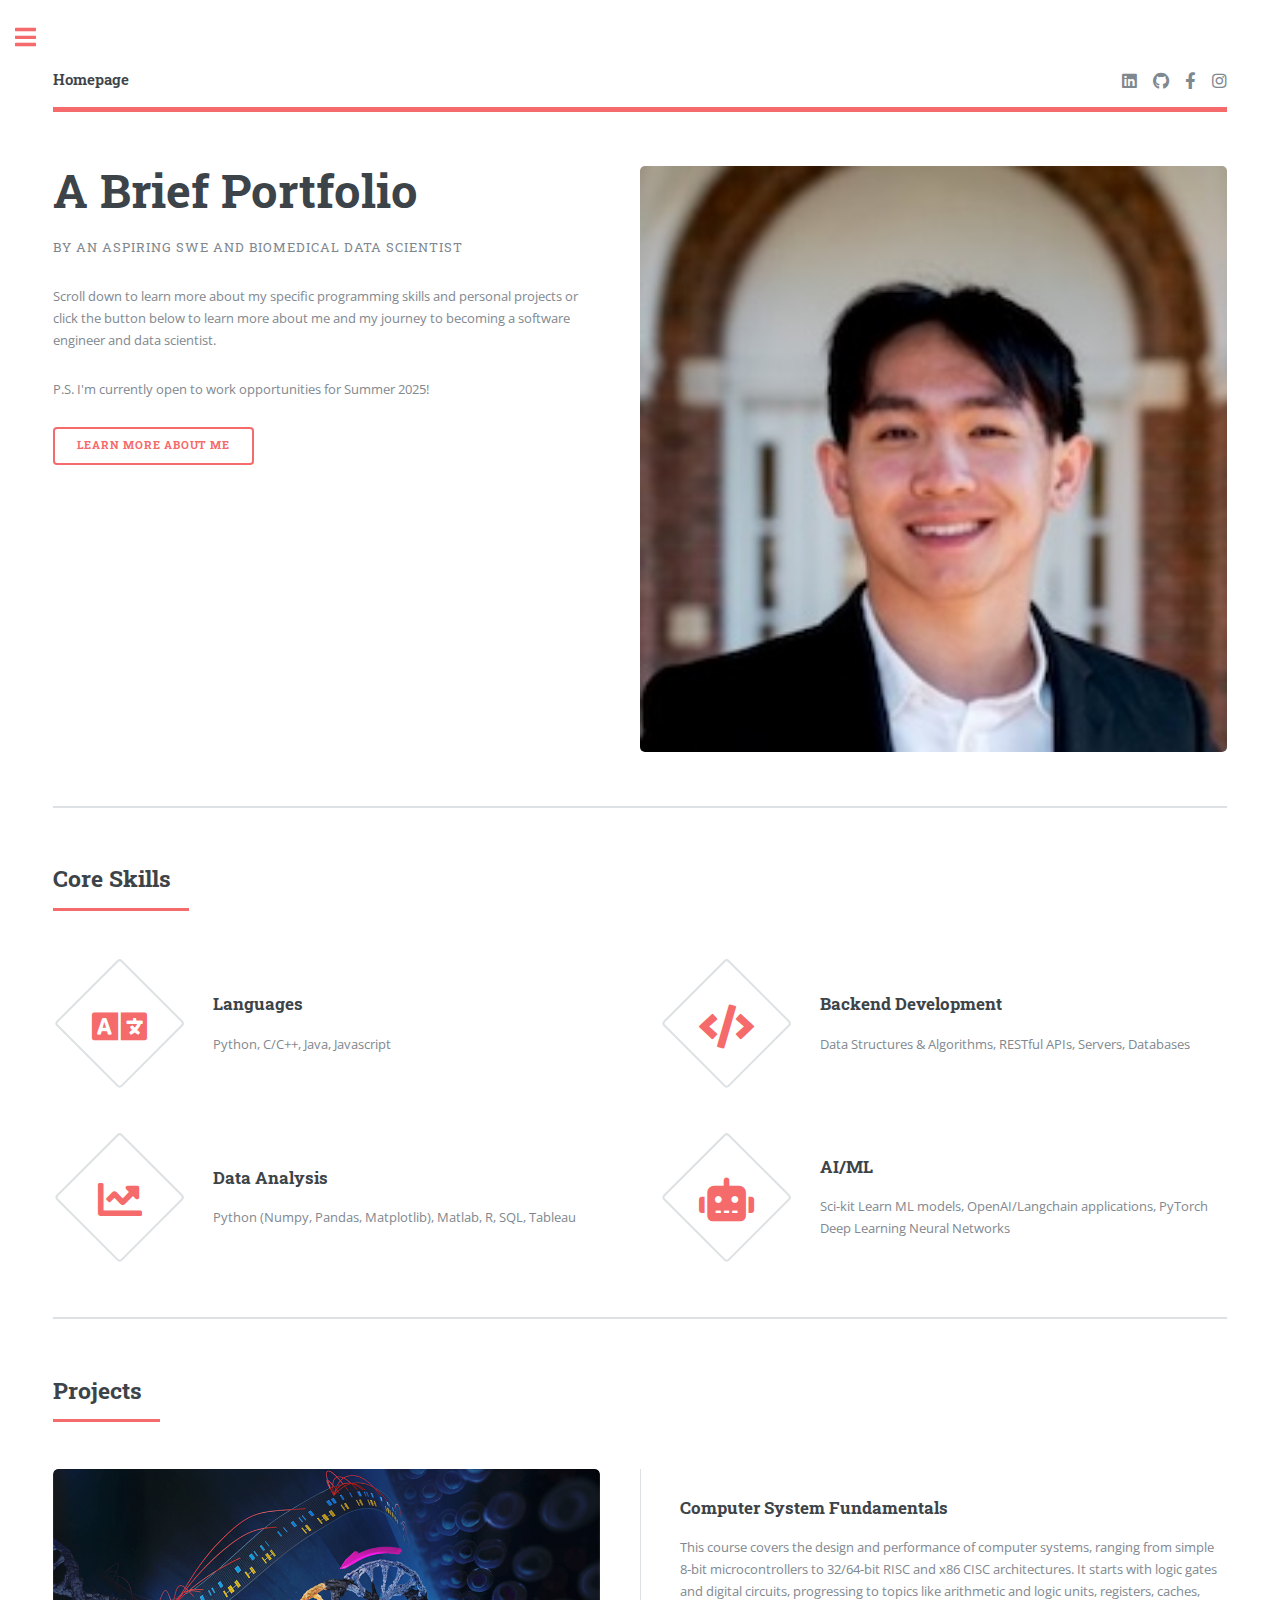
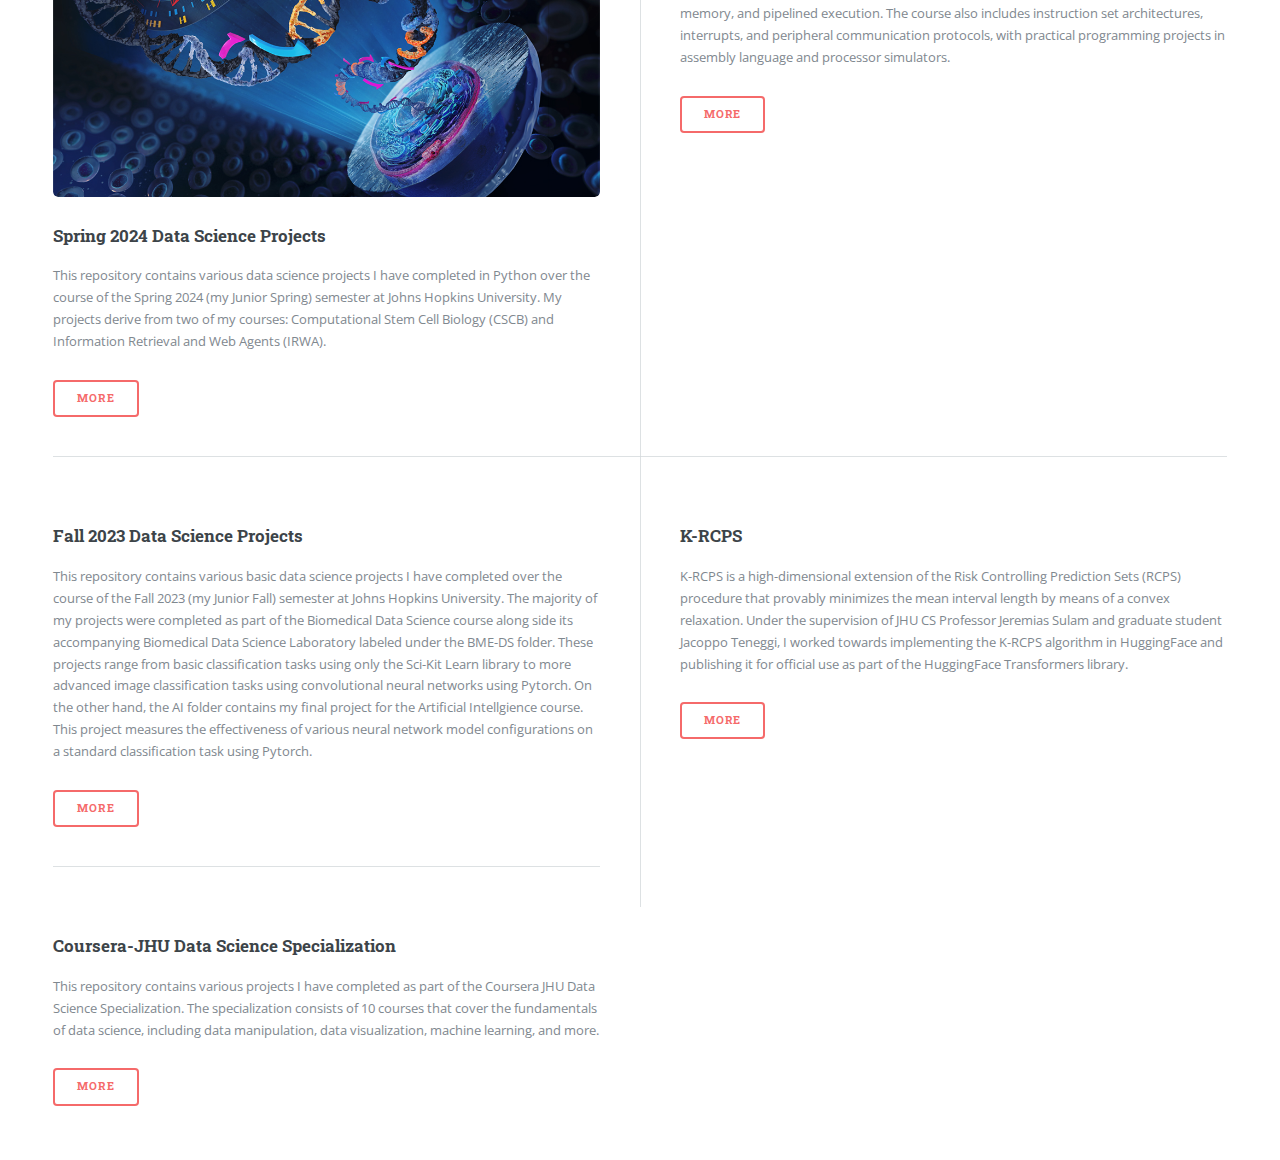
==== commit abb190c6: "added RNA sequencing photo" ====
--- a/index.html
+++ b/index.html
@@ -98,7 +98,7 @@
 									</header>
 									<div class="posts">
 										<article>
-											<a href="https://github.com/RyanGNguyen/Spring-2024-DS-Projects" class="image"><img src="#" alt="" /></a>
+											<a href="https://github.com/RyanGNguyen/Spring-2024-DS-Projects" class="image"><img src="images/RNA_sequencing.jpg" alt="" /></a>
 											<h3> Spring 2024 Data Science Projects</h3>
 											<p> 
 												This repository contains various data science projects I have completed in Python over the course of the Spring 2024 (my Junior Spring) semester at Johns Hopkins 
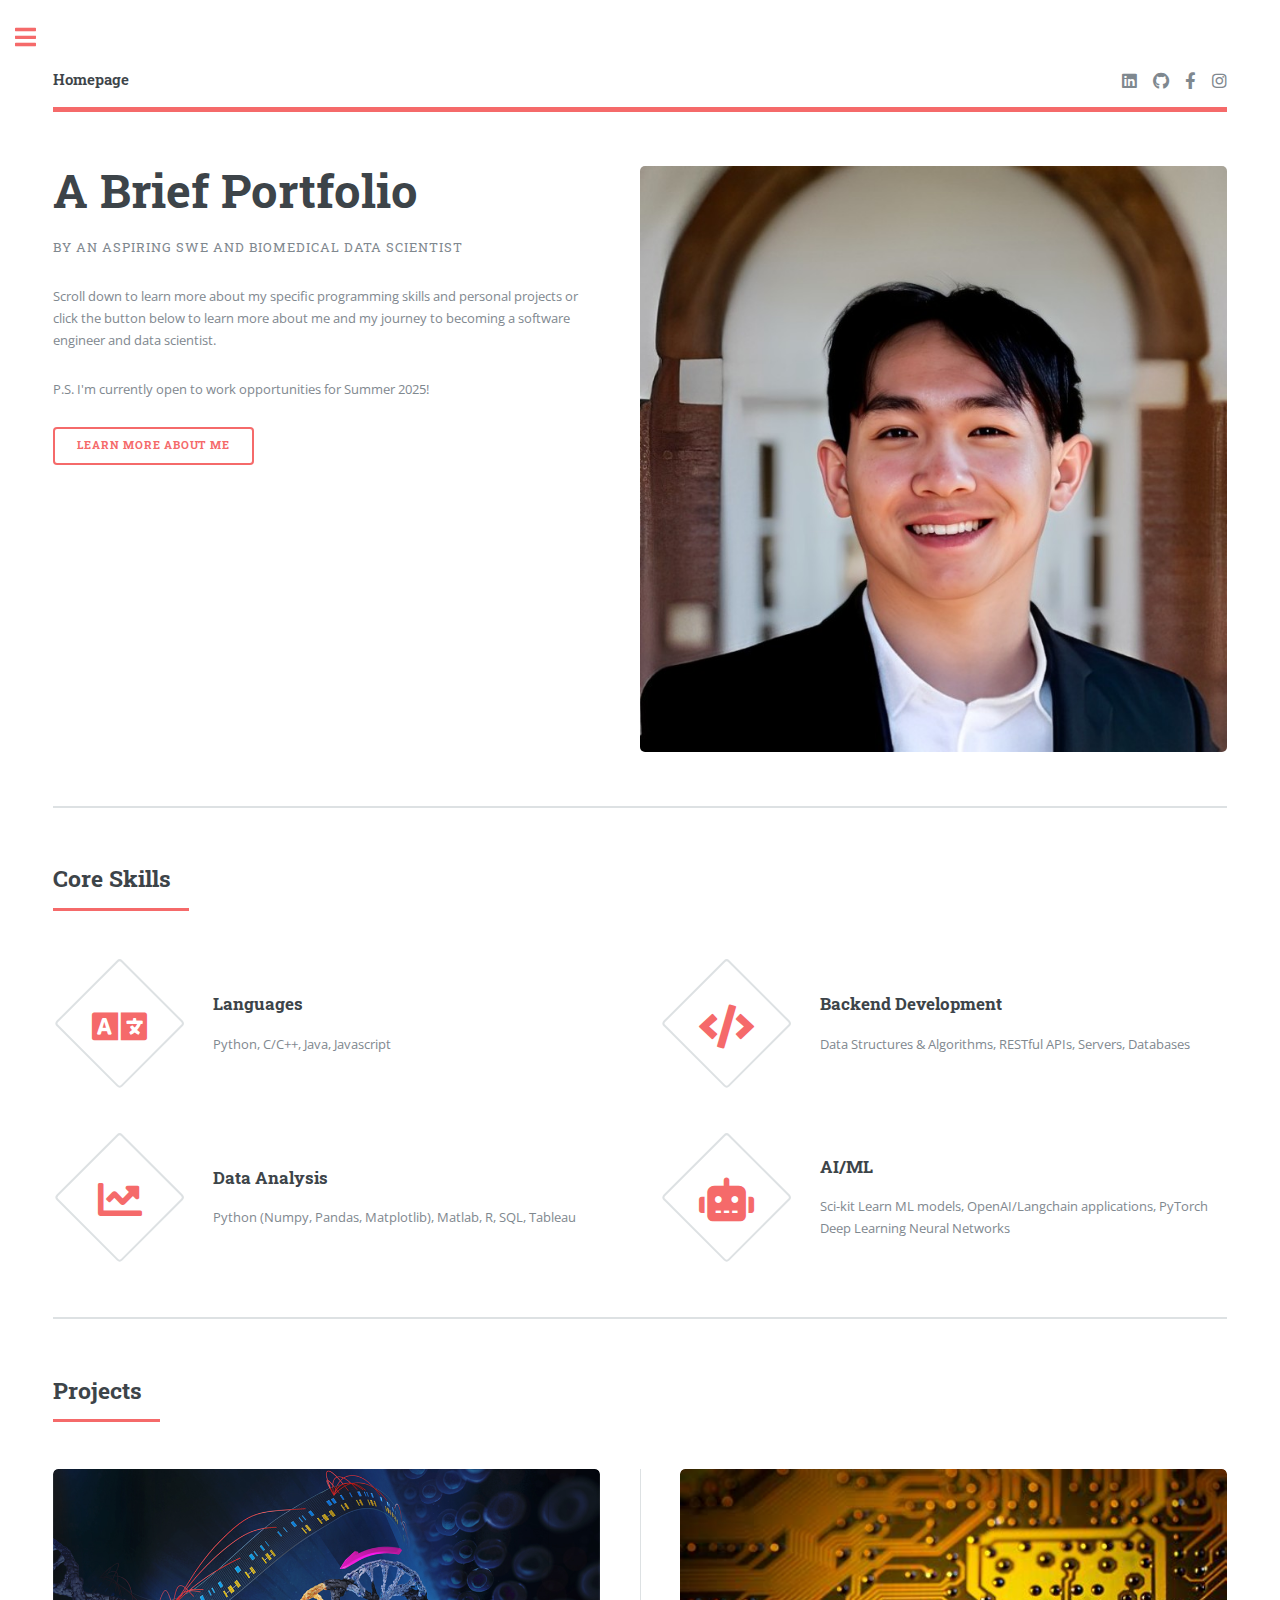
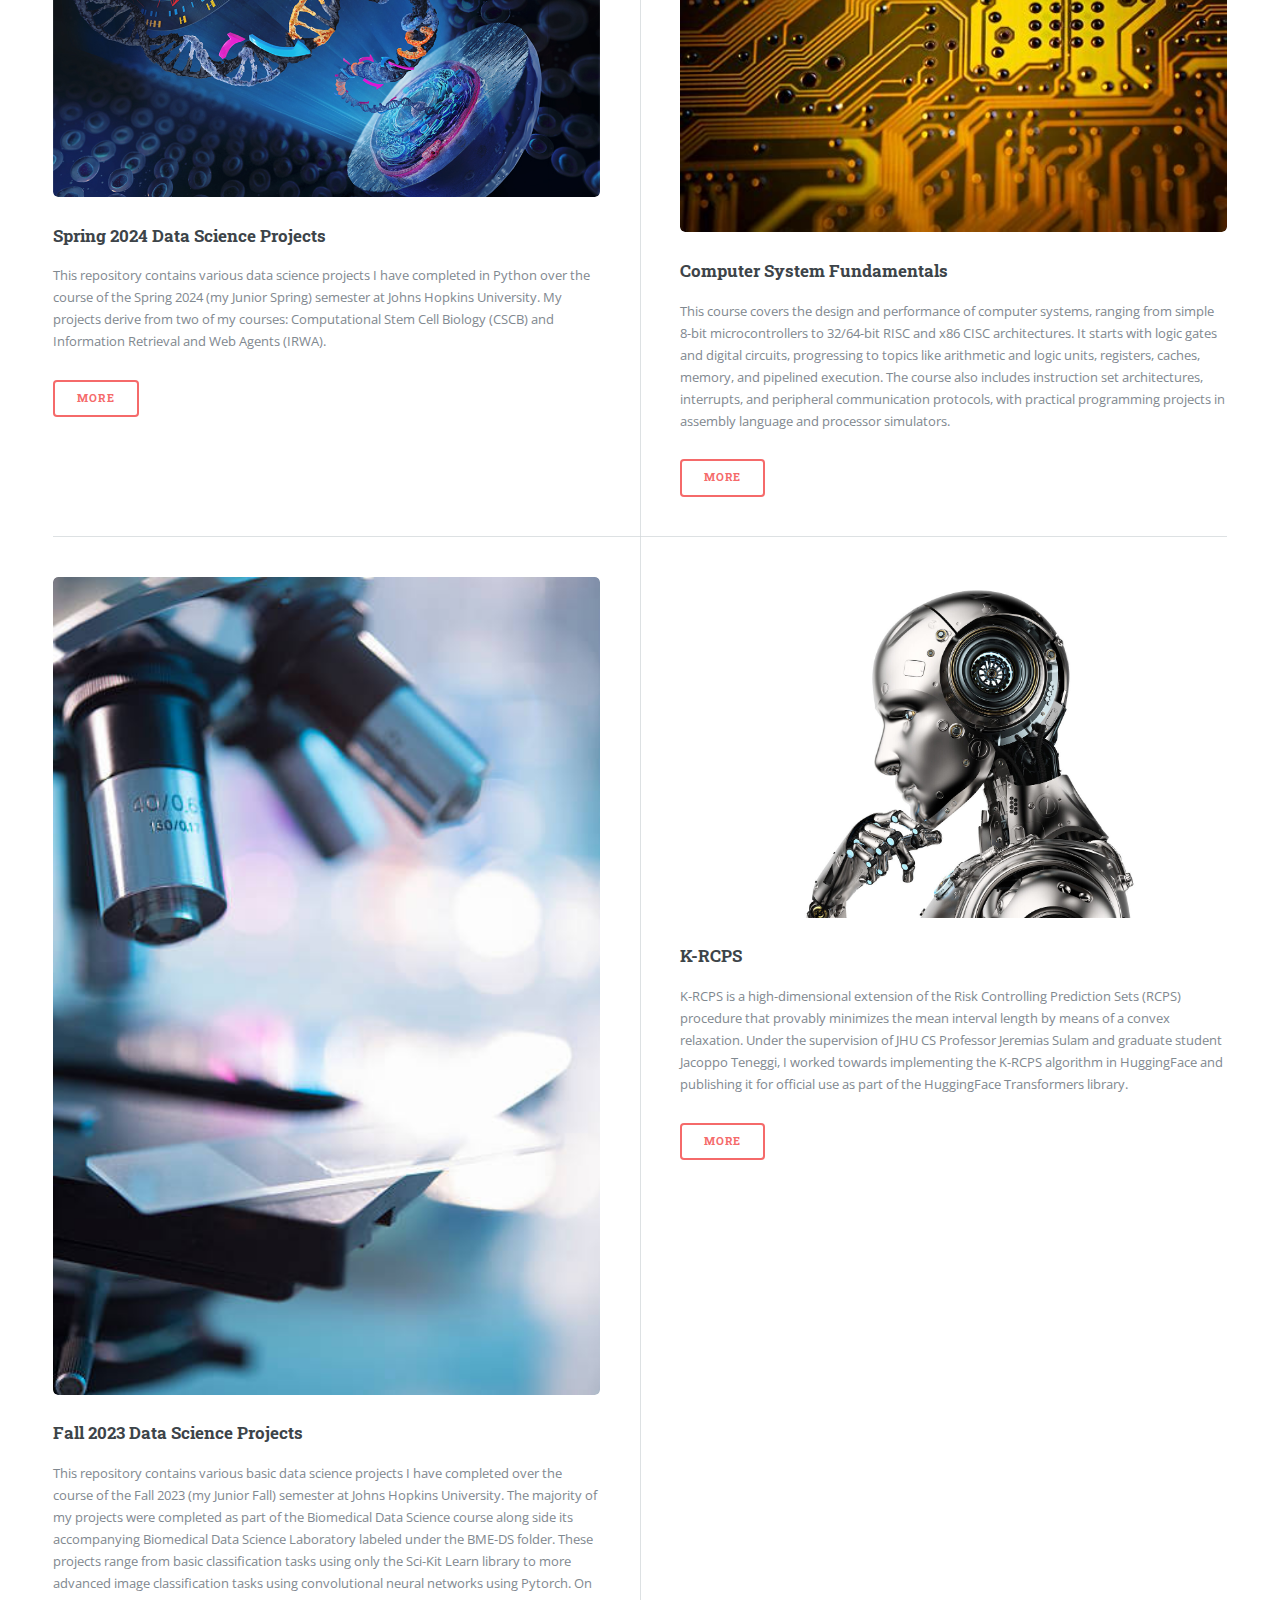
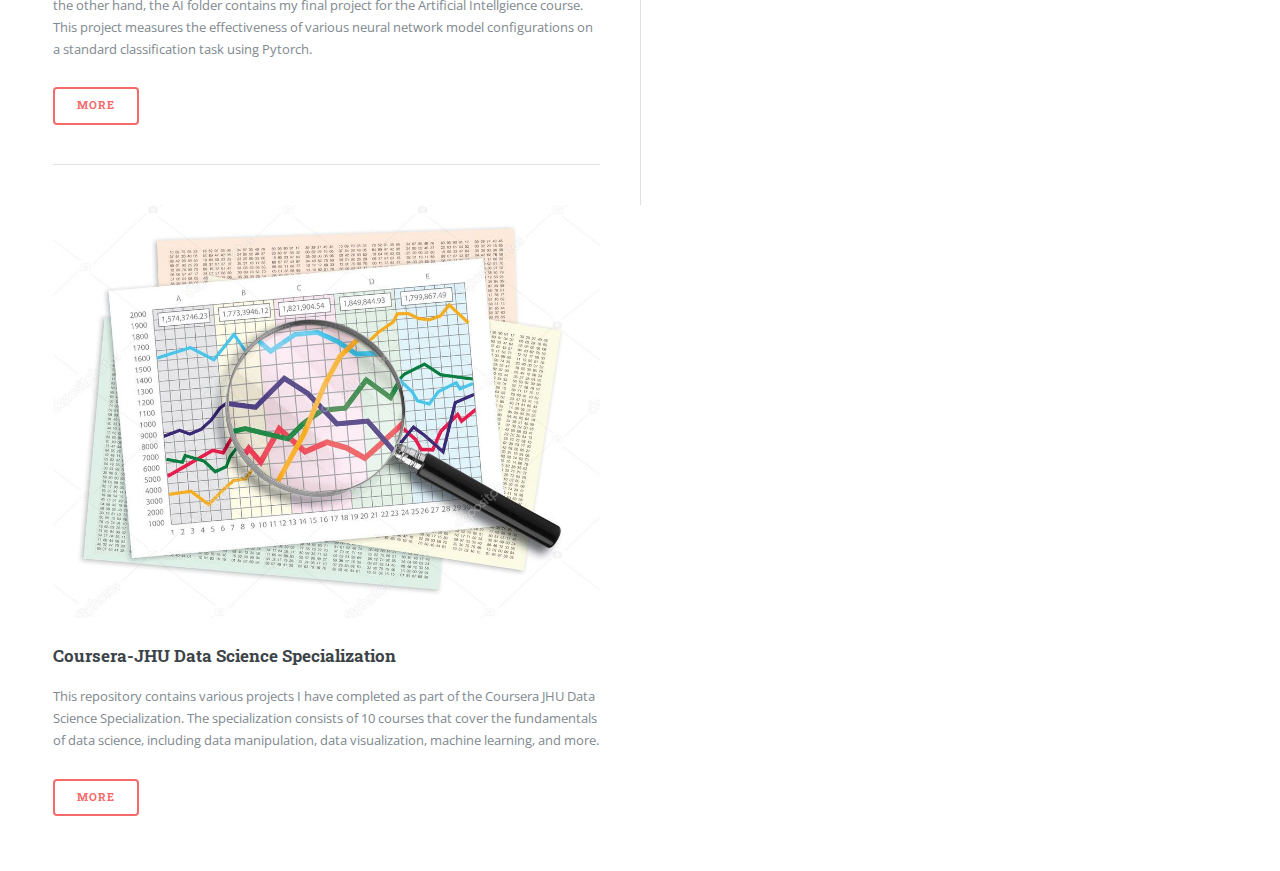
==== commit 9b9ec289: "added project images" ====
--- a/index.html
+++ b/index.html
@@ -109,7 +109,7 @@
 											</ul>
 										</article>
 										<article>
-											<a href="https://github.com/RyanGNguyen/CSF" class="image"><img src="#" alt="" /></a>
+											<a href="https://github.com/RyanGNguyen/CSF" class="image"><img src="images/circuit_board.jpg" alt="" /></a>
 											<h3>Computer System Fundamentals</h3>
 											<p> 
 												This course covers the design and performance of computer systems, ranging from simple 8-bit microcontrollers to 32/64-bit RISC and x86 CISC architectures. 
@@ -122,7 +122,7 @@
 											</ul>
 										</article>
 										<article>
-											<a href="https://github.com/RyanGNguyen/Fall-2023-DS-Projects" class="image"><img src="#" alt="" /></a>
+											<a href="https://github.com/RyanGNguyen/Fall-2023-DS-Projects" class="image"><img src="images/microscope.jpg" alt="" /></a>
 											<h3> Fall 2023 Data Science Projects </h3>
 											<p>
 												This repository contains various basic data science projects I have completed over the course of the Fall 2023 (my Junior Fall) semester at Johns Hopkins University. 
@@ -136,7 +136,7 @@
 											</ul>
 										</article>
 										<article>
-											<a href="https://github.com/RyanGNguyen/k-rcps" class="image"><img src="#" alt="" /></a>
+											<a href="https://github.com/RyanGNguyen/k-rcps" class="image"><img src="images/artificial_intelligence.jpg" alt="" /></a>
 											<h3> K-RCPS </h3>
 											<p>
 												K-RCPS is a high-dimensional extension of the Risk Controlling Prediction Sets (RCPS) procedure that provably minimizes the mean interval length by means of a convex relaxation.
@@ -148,7 +148,7 @@
 											</ul>
 										</article>
 										<article>
-											<a href="https://github.com/RyanGNguyen/Coursera" class="image"><img src="#" alt="" /></a>
+											<a href="https://github.com/RyanGNguyen/Coursera" class="image"><img src="images/data_analysis.jpg" alt="" /></a>
 											<h3>Coursera-JHU Data Science Specialization</h3>
 											<p>
 												This repository contains various projects I have completed as part of the Coursera JHU Data Science Specialization. The specialization consists of 10 courses that cover the 
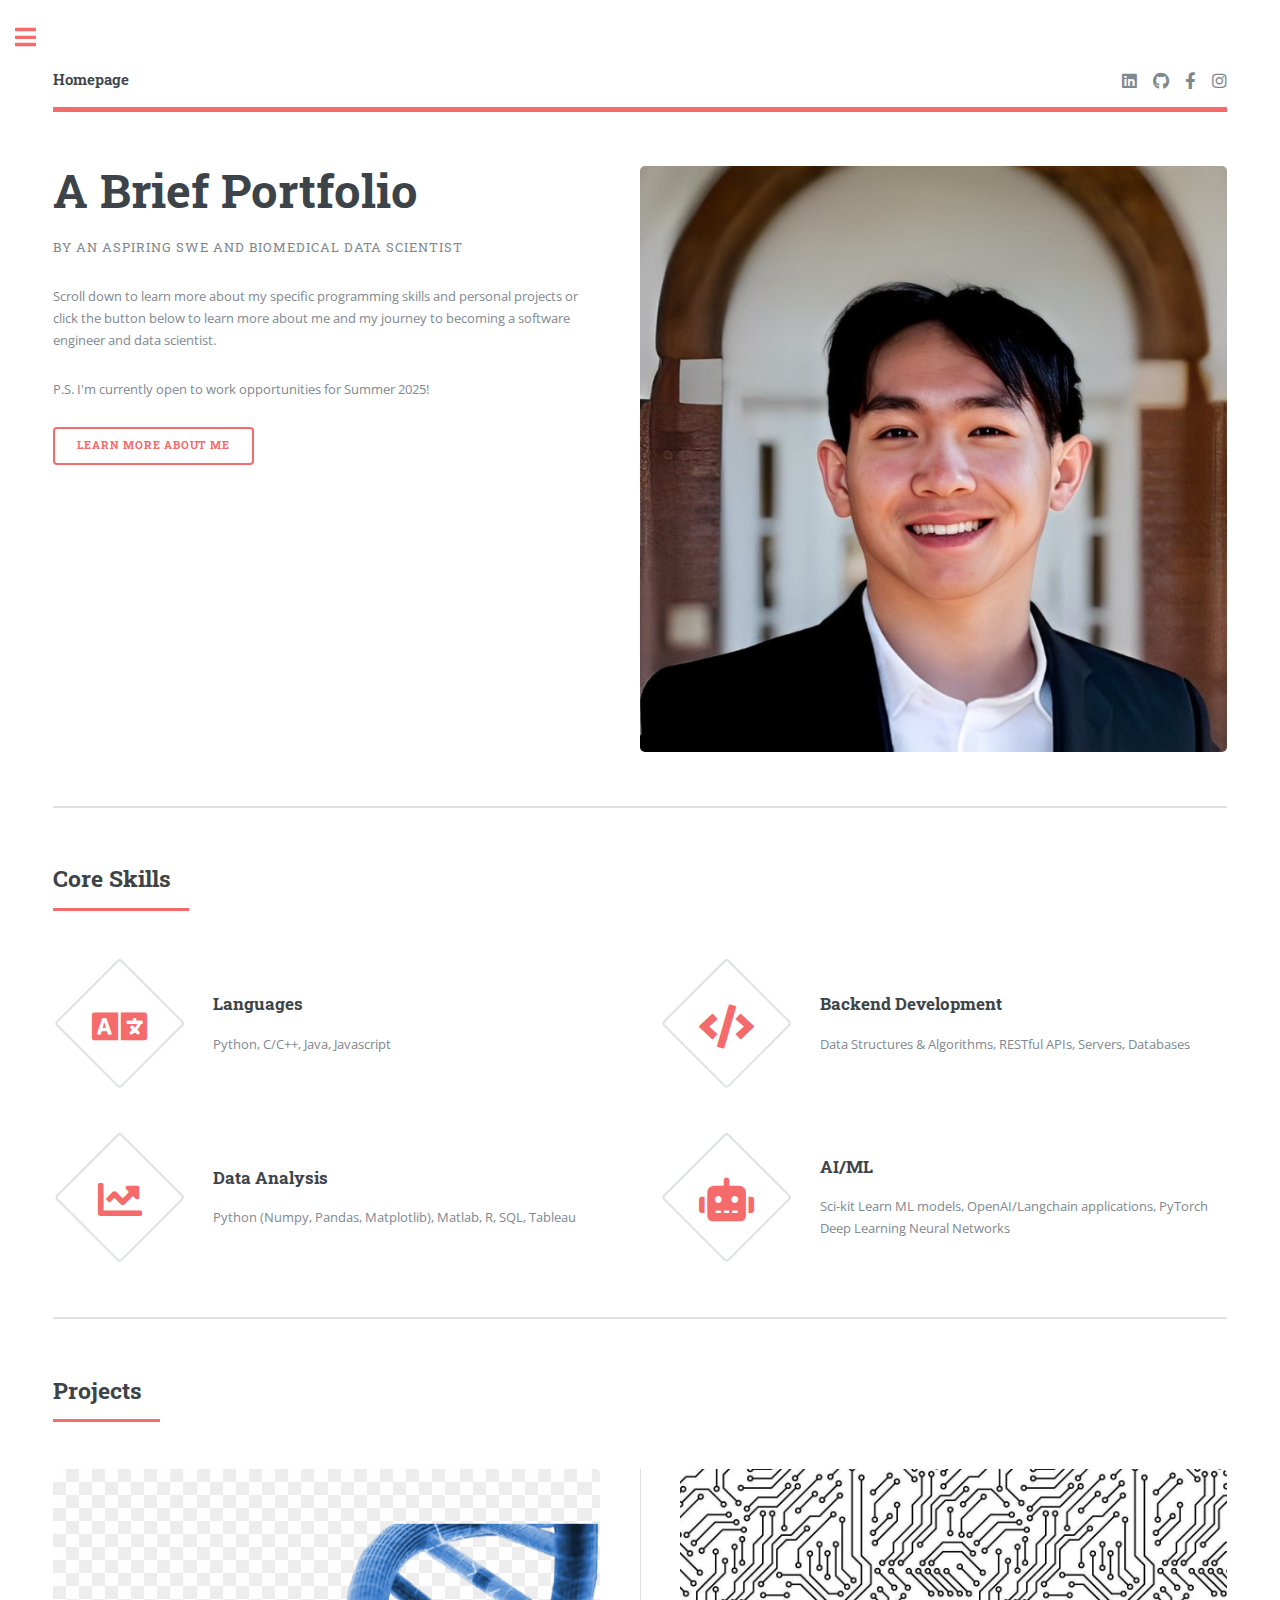
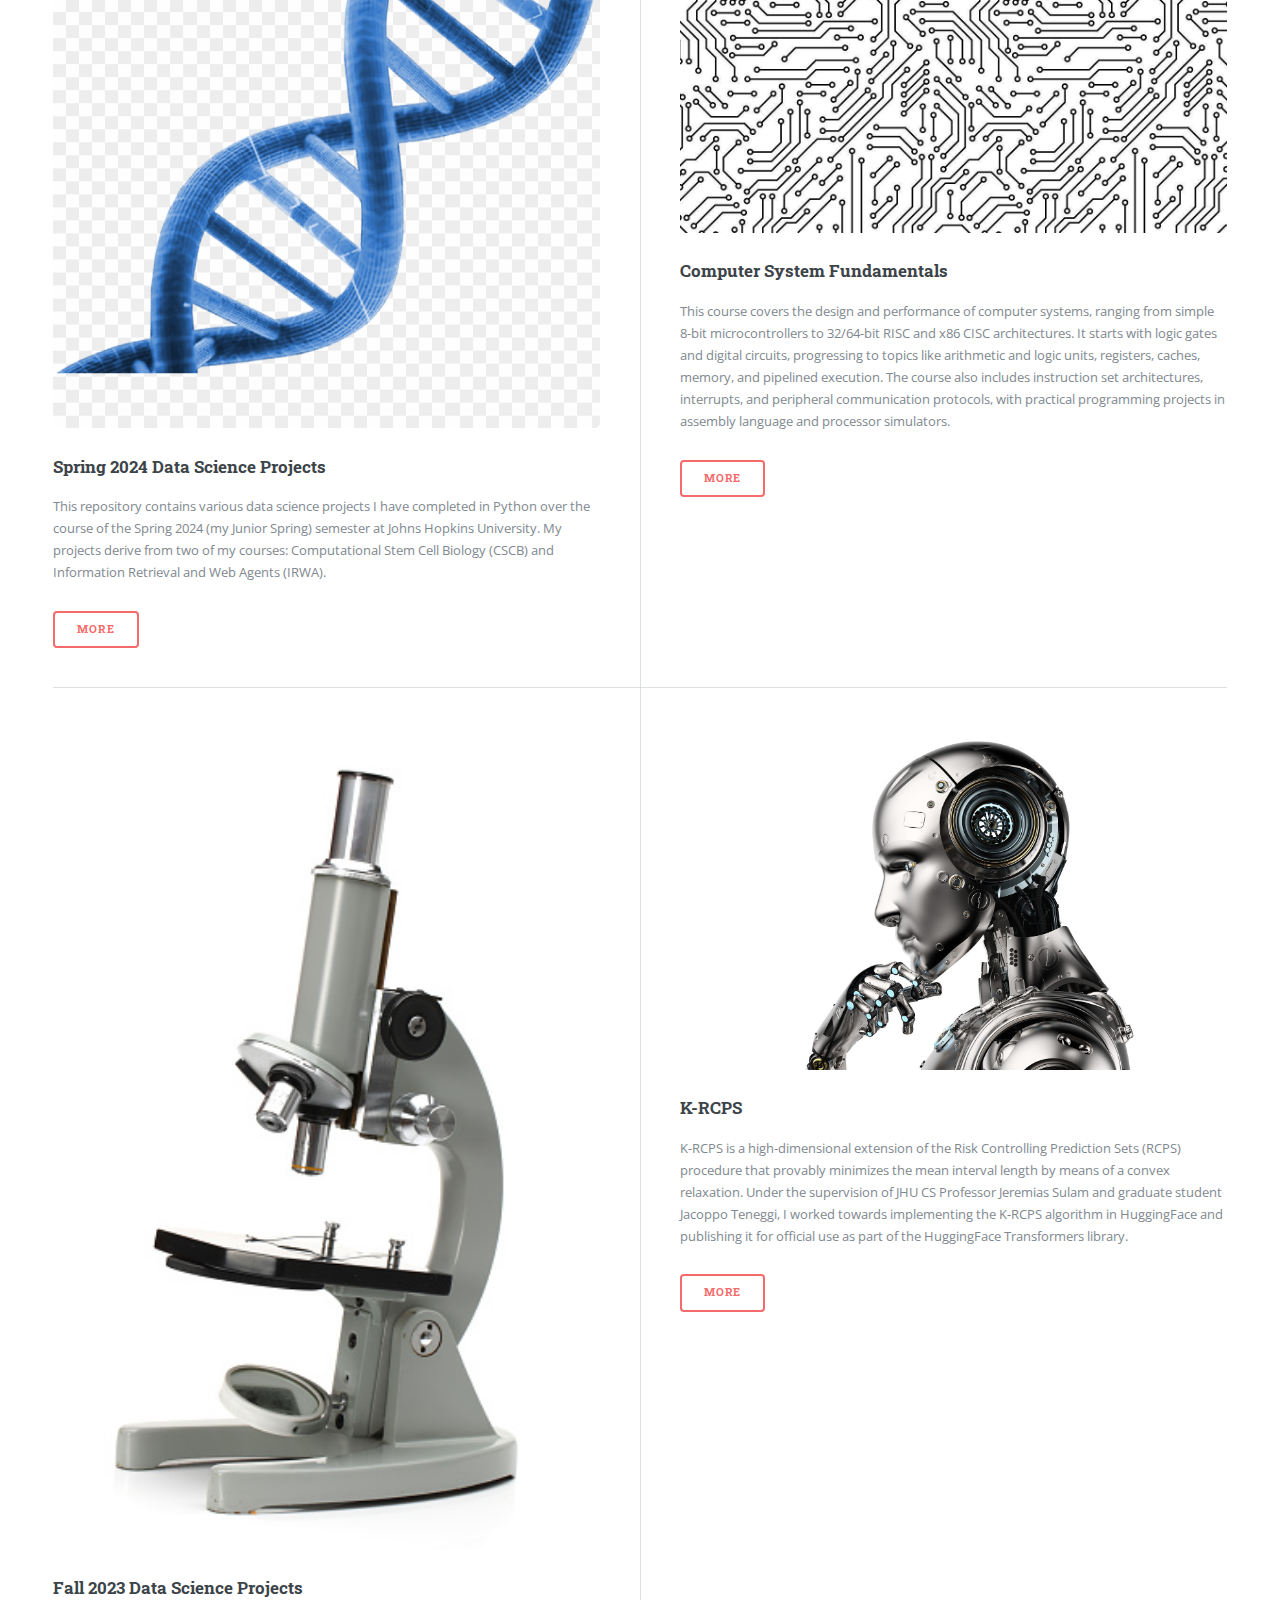
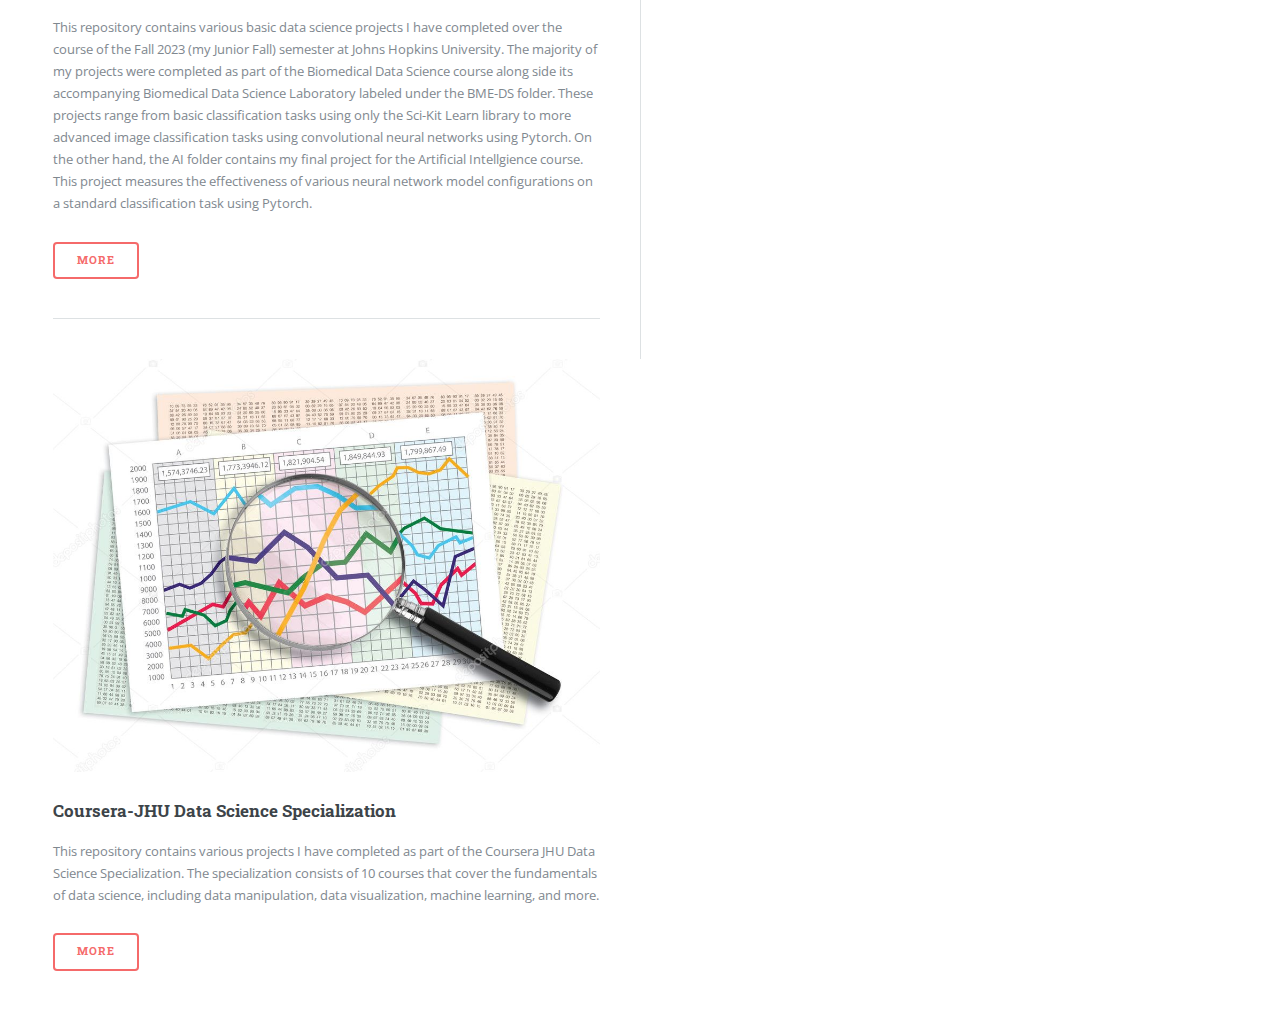
==== commit 3834c534: "replaced images with white background ones" ====
--- a/index.html
+++ b/index.html
@@ -98,7 +98,7 @@
 									</header>
 									<div class="posts">
 										<article>
-											<a href="https://github.com/RyanGNguyen/Spring-2024-DS-Projects" class="image"><img src="images/RNA_sequencing.jpg" alt="" /></a>
+											<a href="https://github.com/RyanGNguyen/Spring-2024-DS-Projects" class="image"><img src="images/dna.png" alt="" /></a>
 											<h3> Spring 2024 Data Science Projects</h3>
 											<p> 
 												This repository contains various data science projects I have completed in Python over the course of the Spring 2024 (my Junior Spring) semester at Johns Hopkins 
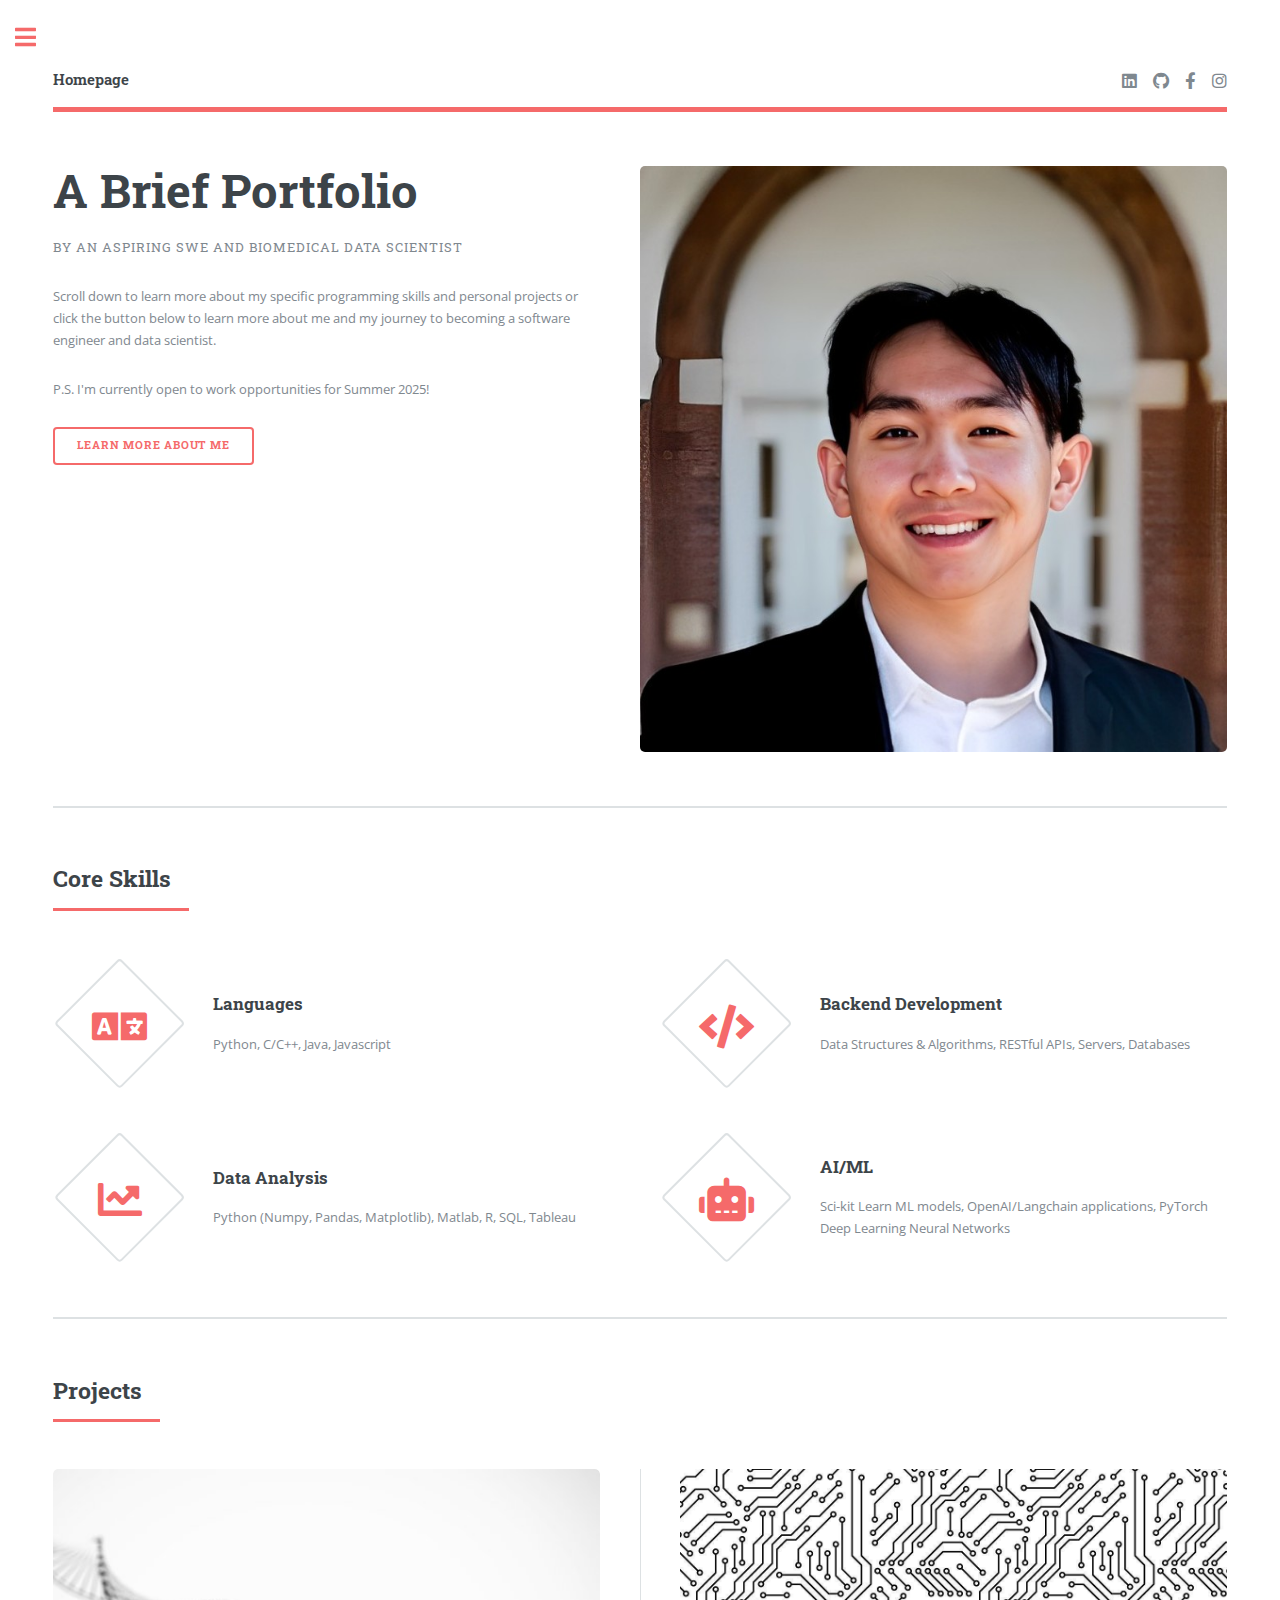
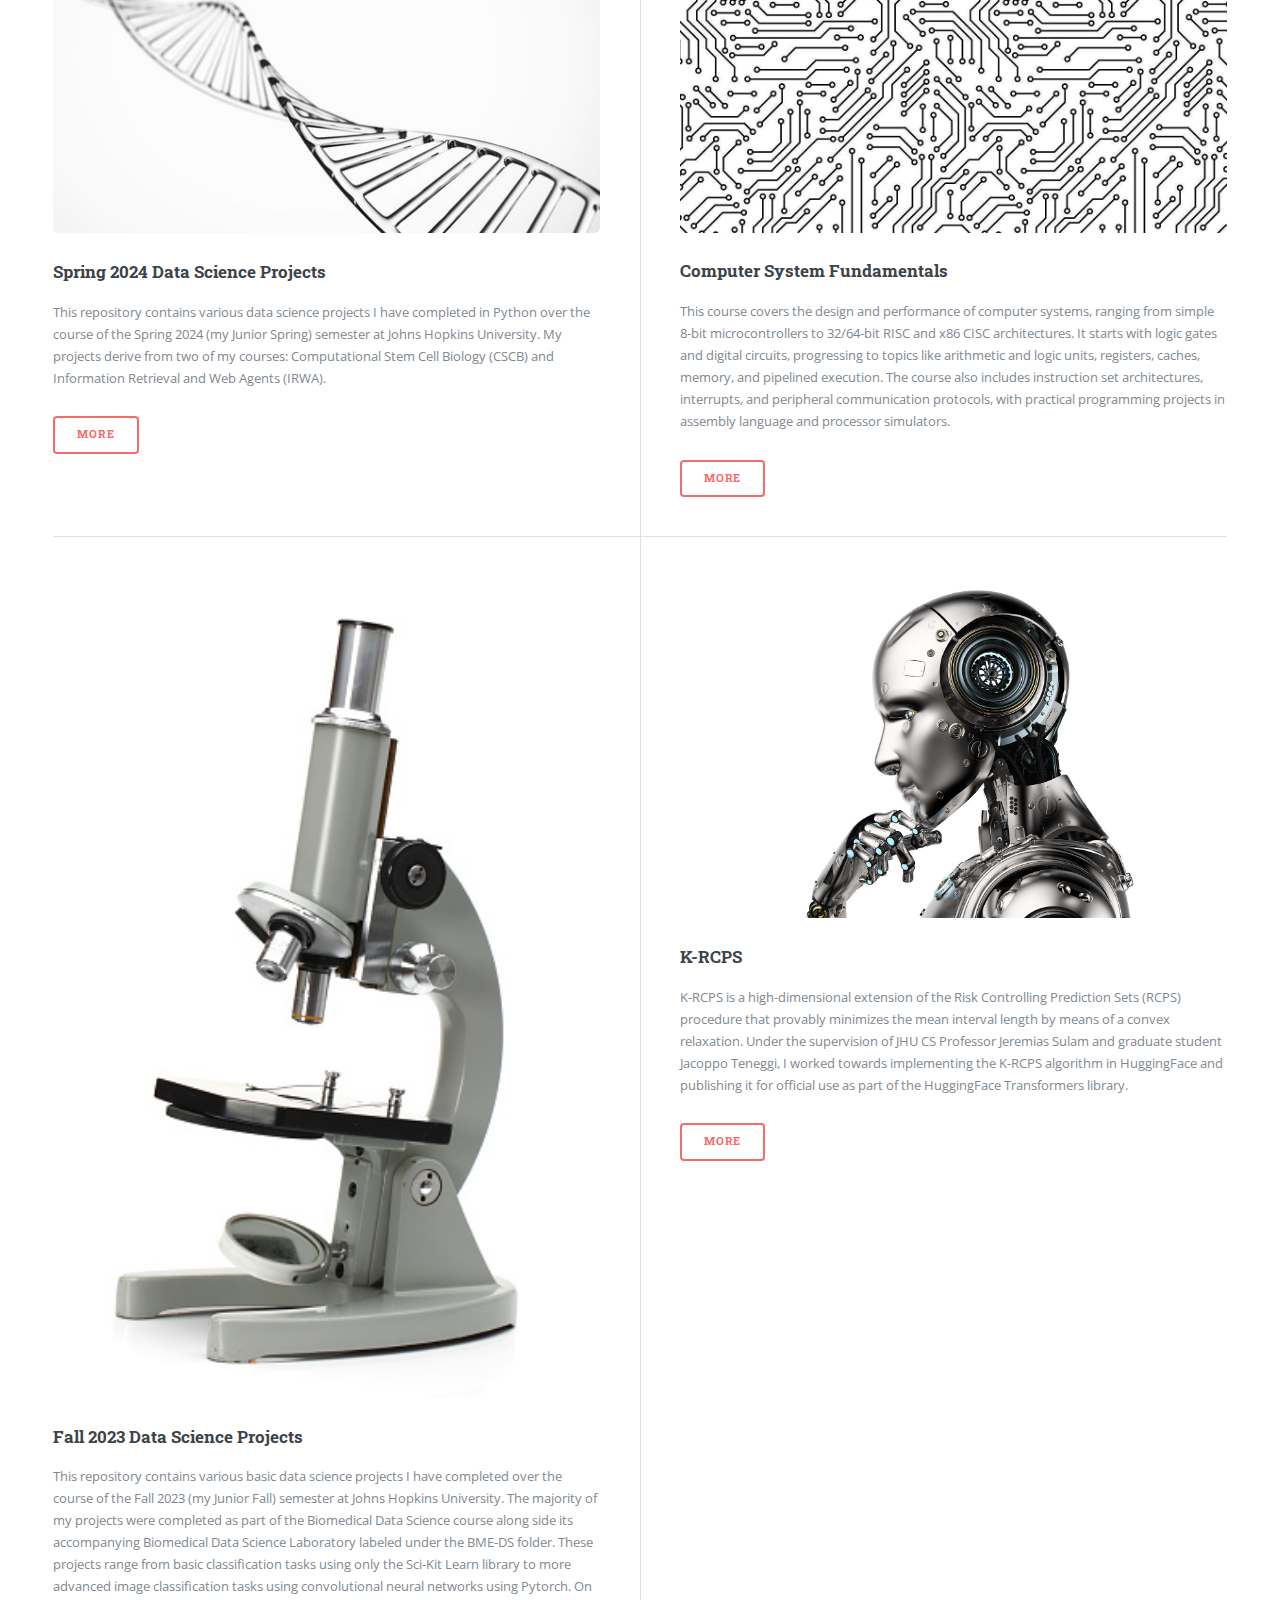
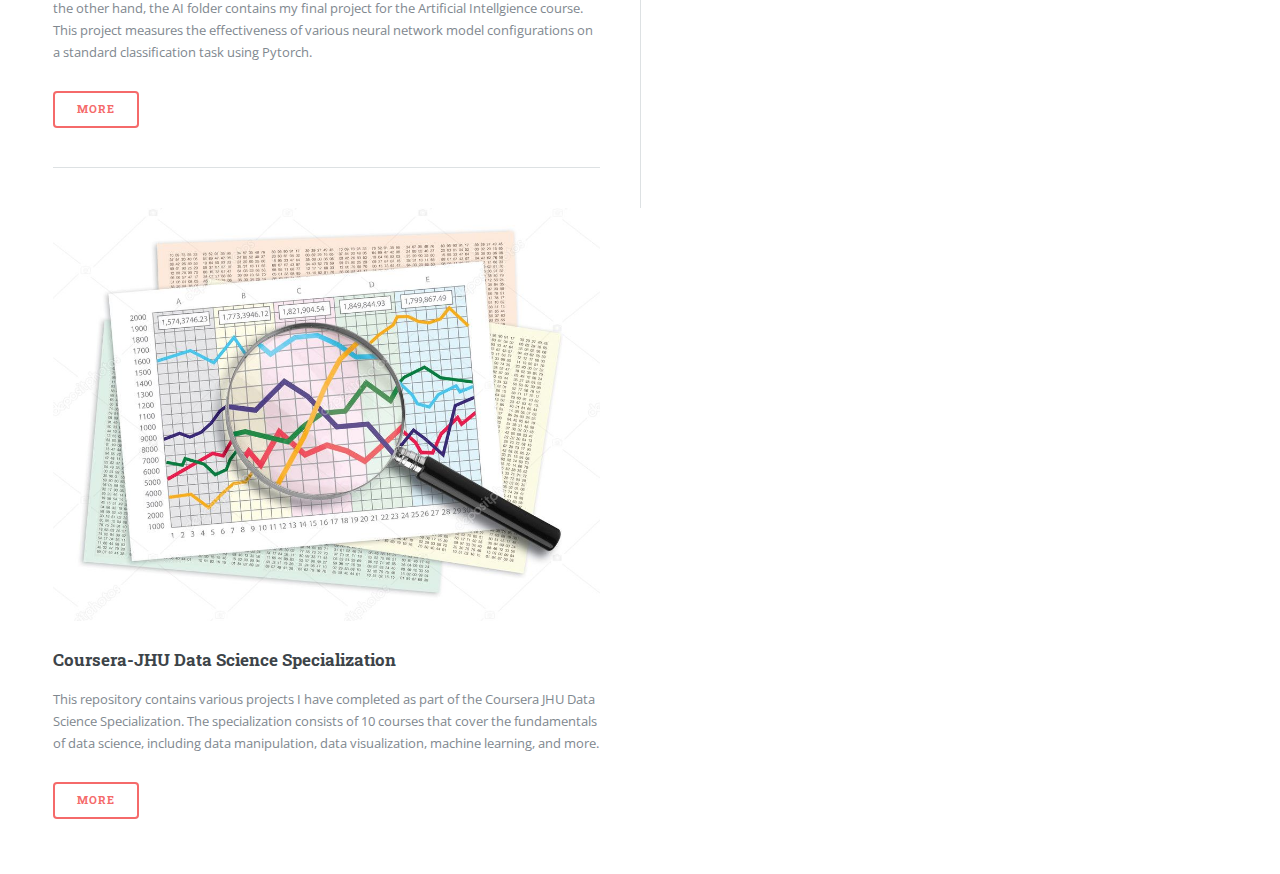
==== commit 7a9caa22: "changed DNA pic to white background" ====
--- a/index.html
+++ b/index.html
@@ -98,7 +98,7 @@
 									</header>
 									<div class="posts">
 										<article>
-											<a href="https://github.com/RyanGNguyen/Spring-2024-DS-Projects" class="image"><img src="images/dna.png" alt="" /></a>
+											<a href="https://github.com/RyanGNguyen/Spring-2024-DS-Projects" class="image"><img src="images/dna.jpg" alt="" /></a>
 											<h3> Spring 2024 Data Science Projects</h3>
 											<p> 
 												This repository contains various data science projects I have completed in Python over the course of the Spring 2024 (my Junior Spring) semester at Johns Hopkins 
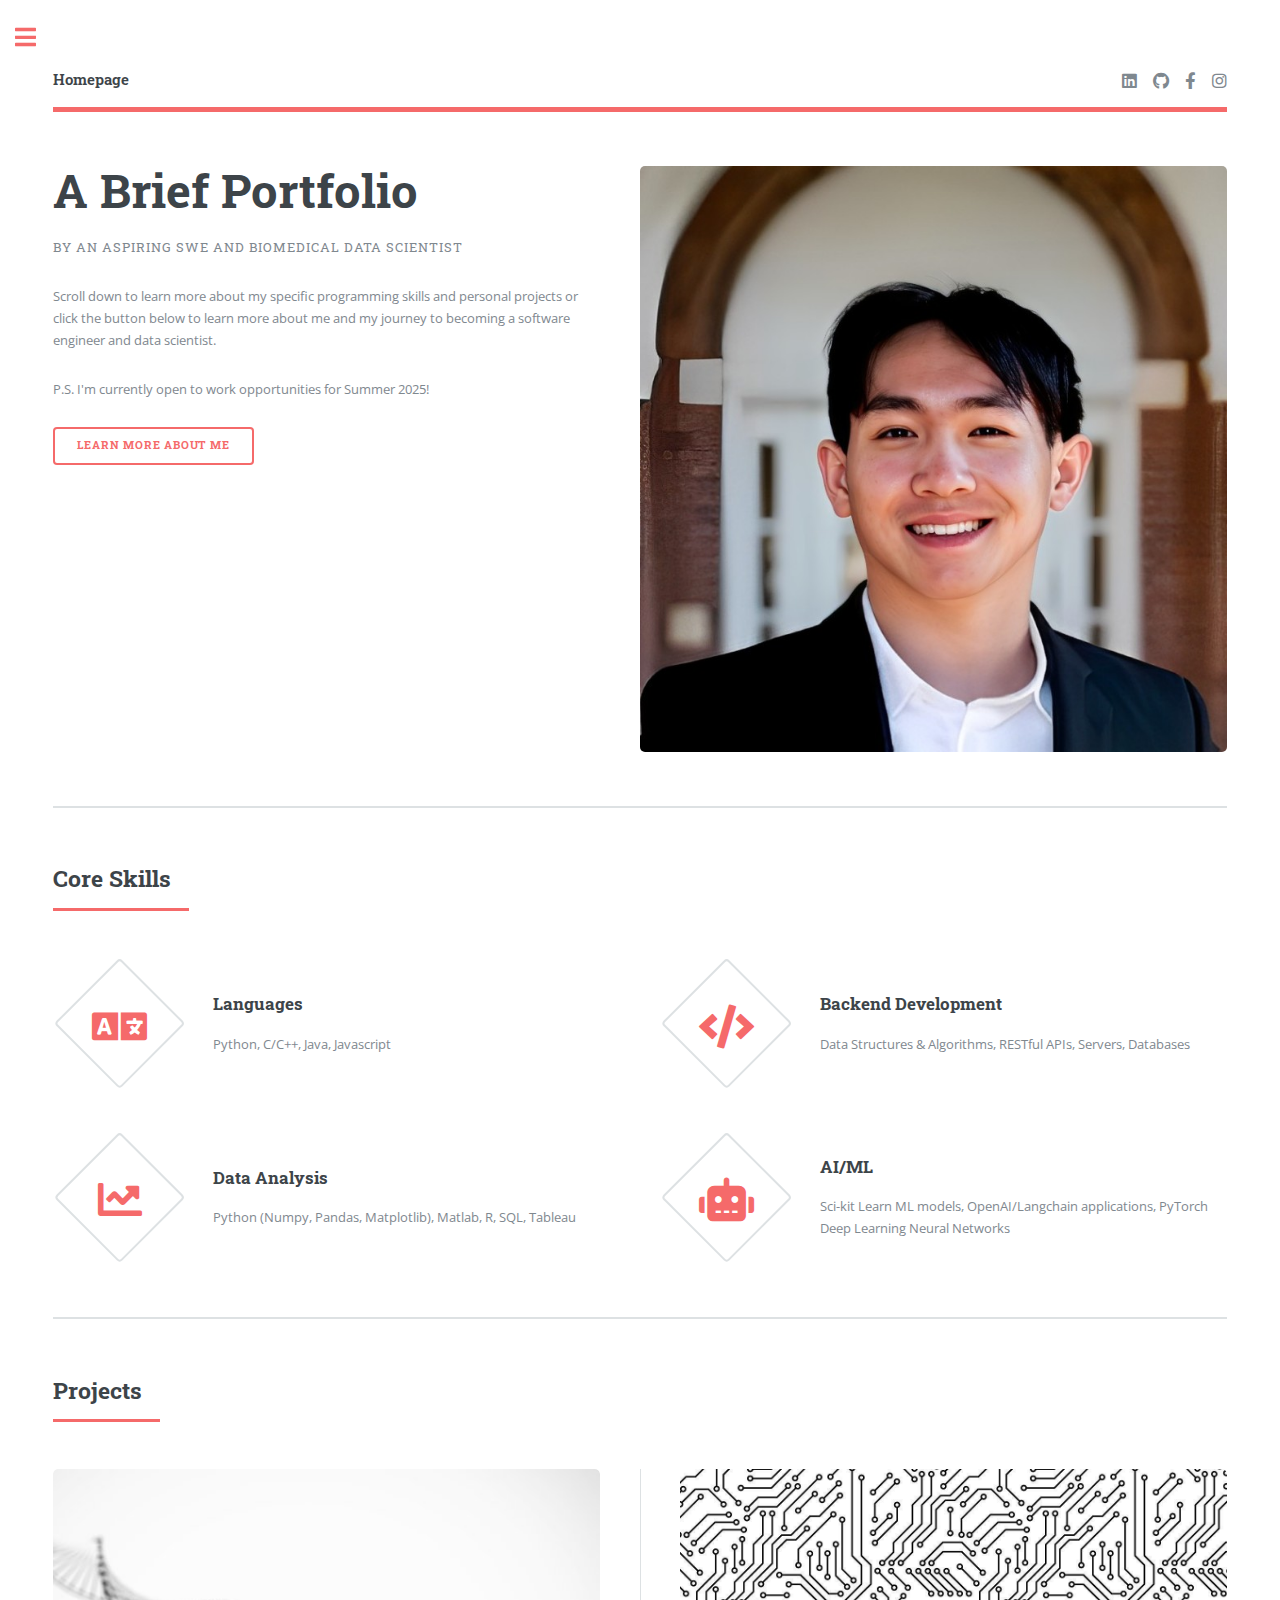
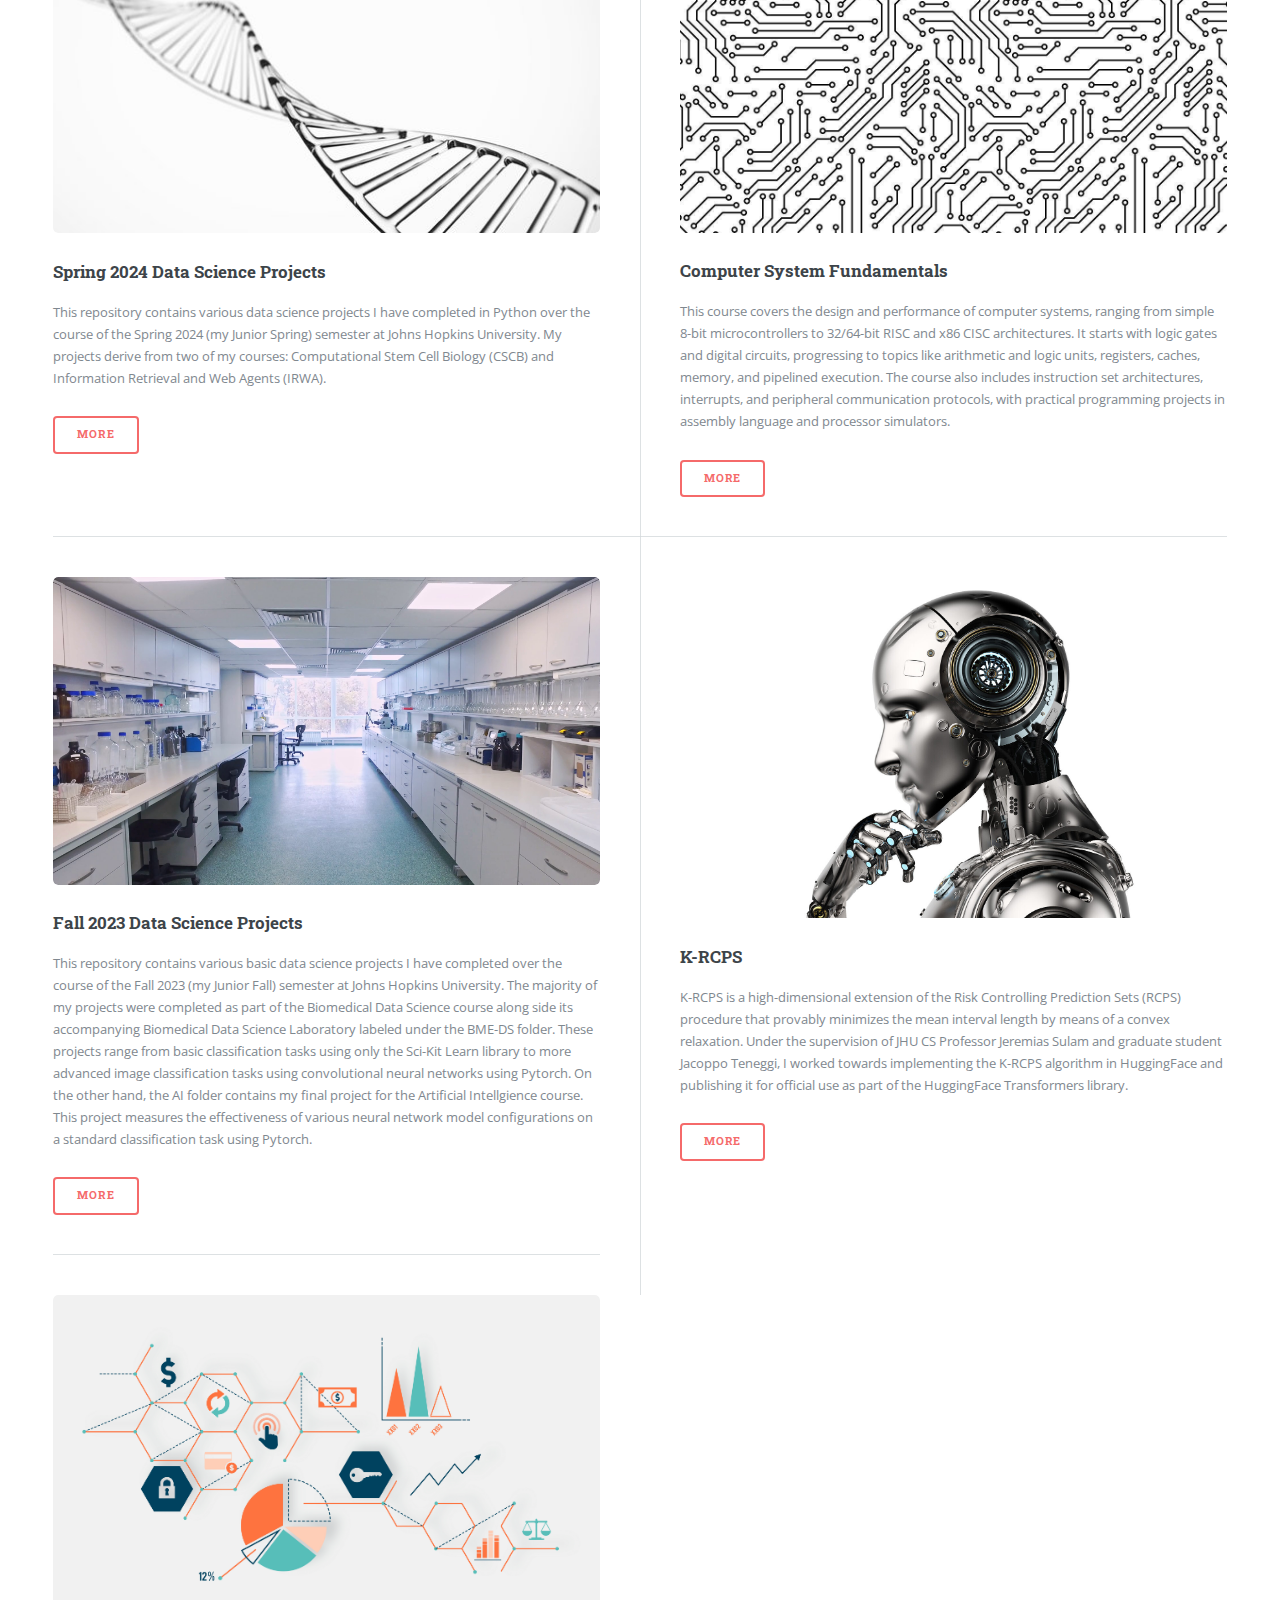
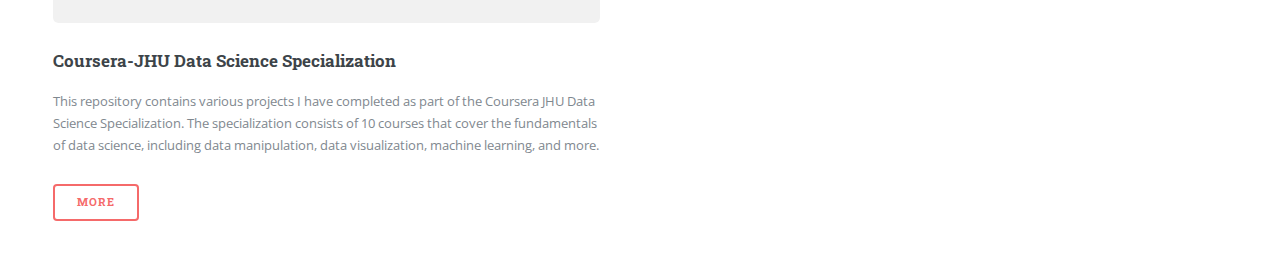
==== commit ad8f7c8f: "saved changes to homepage" ====
--- a/index.html
+++ b/index.html
@@ -122,7 +122,7 @@
 											</ul>
 										</article>
 										<article>
-											<a href="https://github.com/RyanGNguyen/Fall-2023-DS-Projects" class="image"><img src="images/microscope.jpg" alt="" /></a>
+											<a href="https://github.com/RyanGNguyen/Fall-2023-DS-Projects" class="image"><img src="images/lab.png" alt="" /></a>
 											<h3> Fall 2023 Data Science Projects </h3>
 											<p>
 												This repository contains various basic data science projects I have completed over the course of the Fall 2023 (my Junior Fall) semester at Johns Hopkins University. 
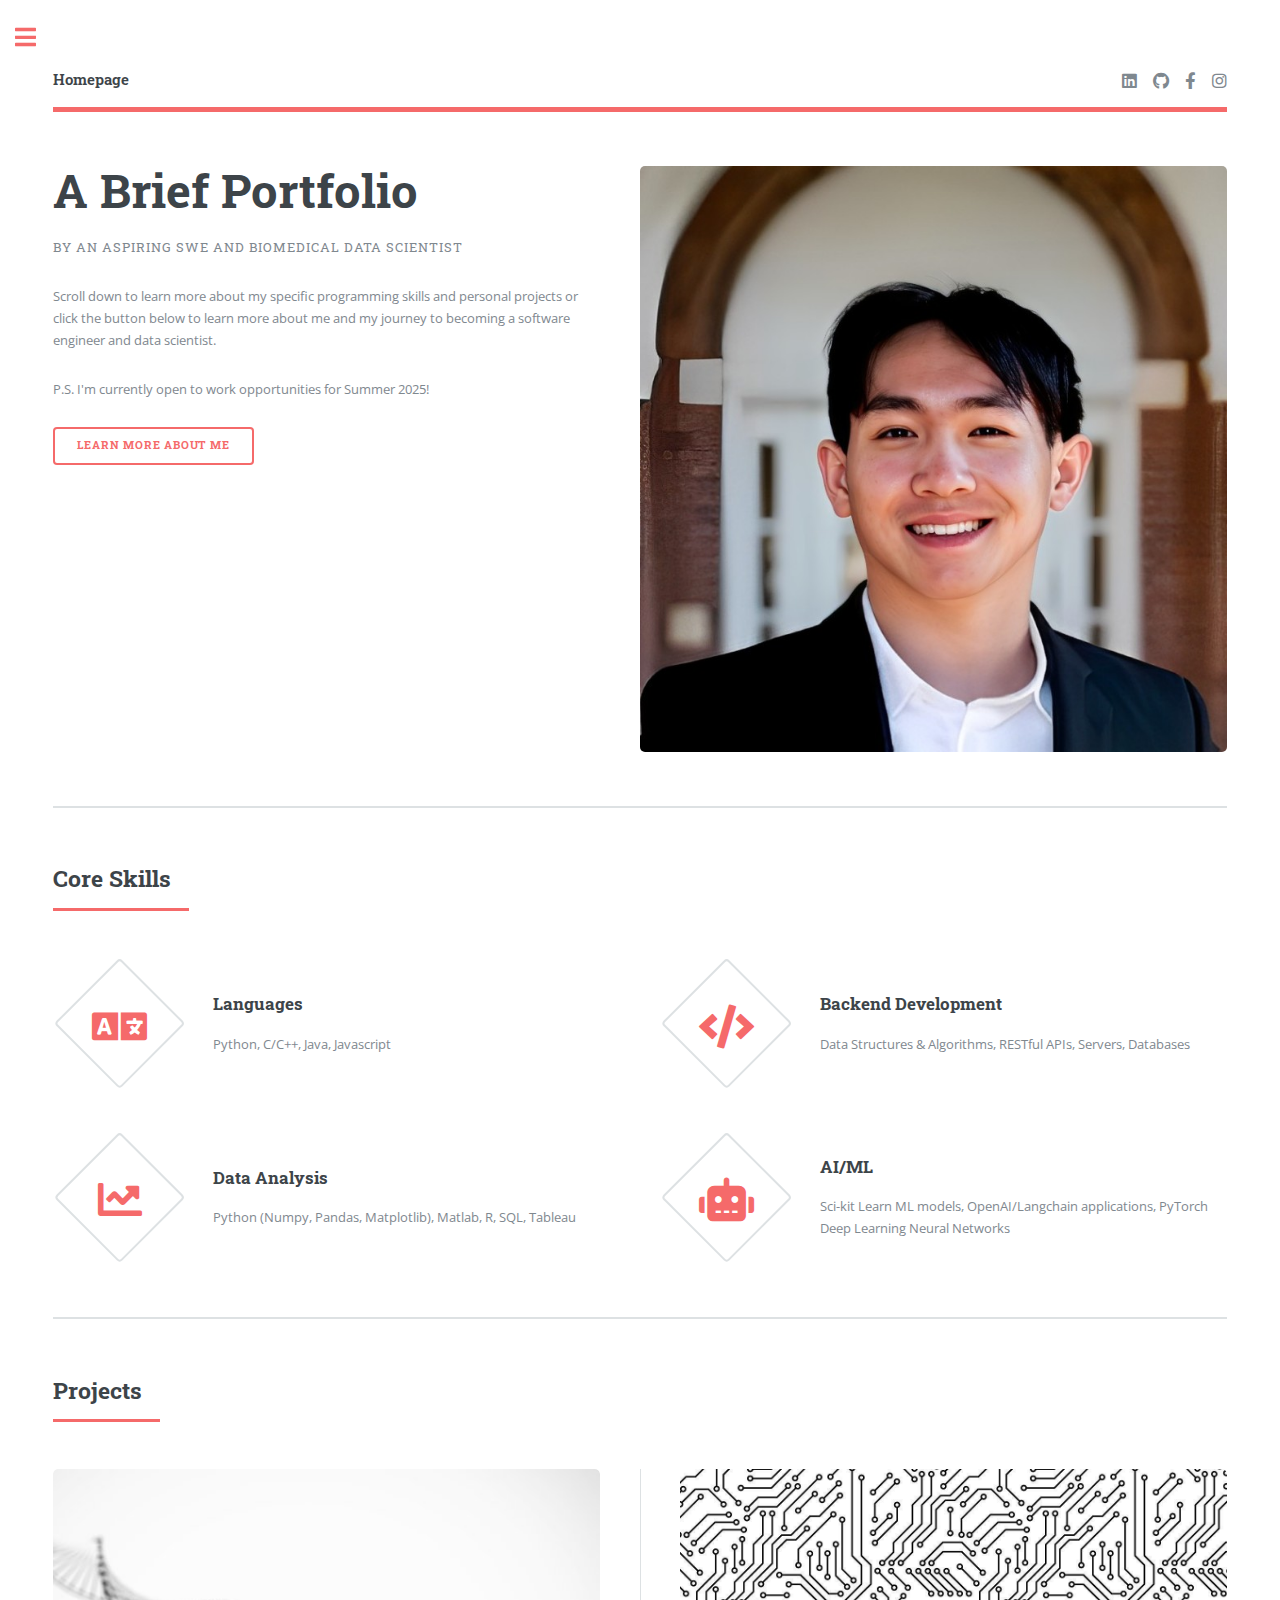
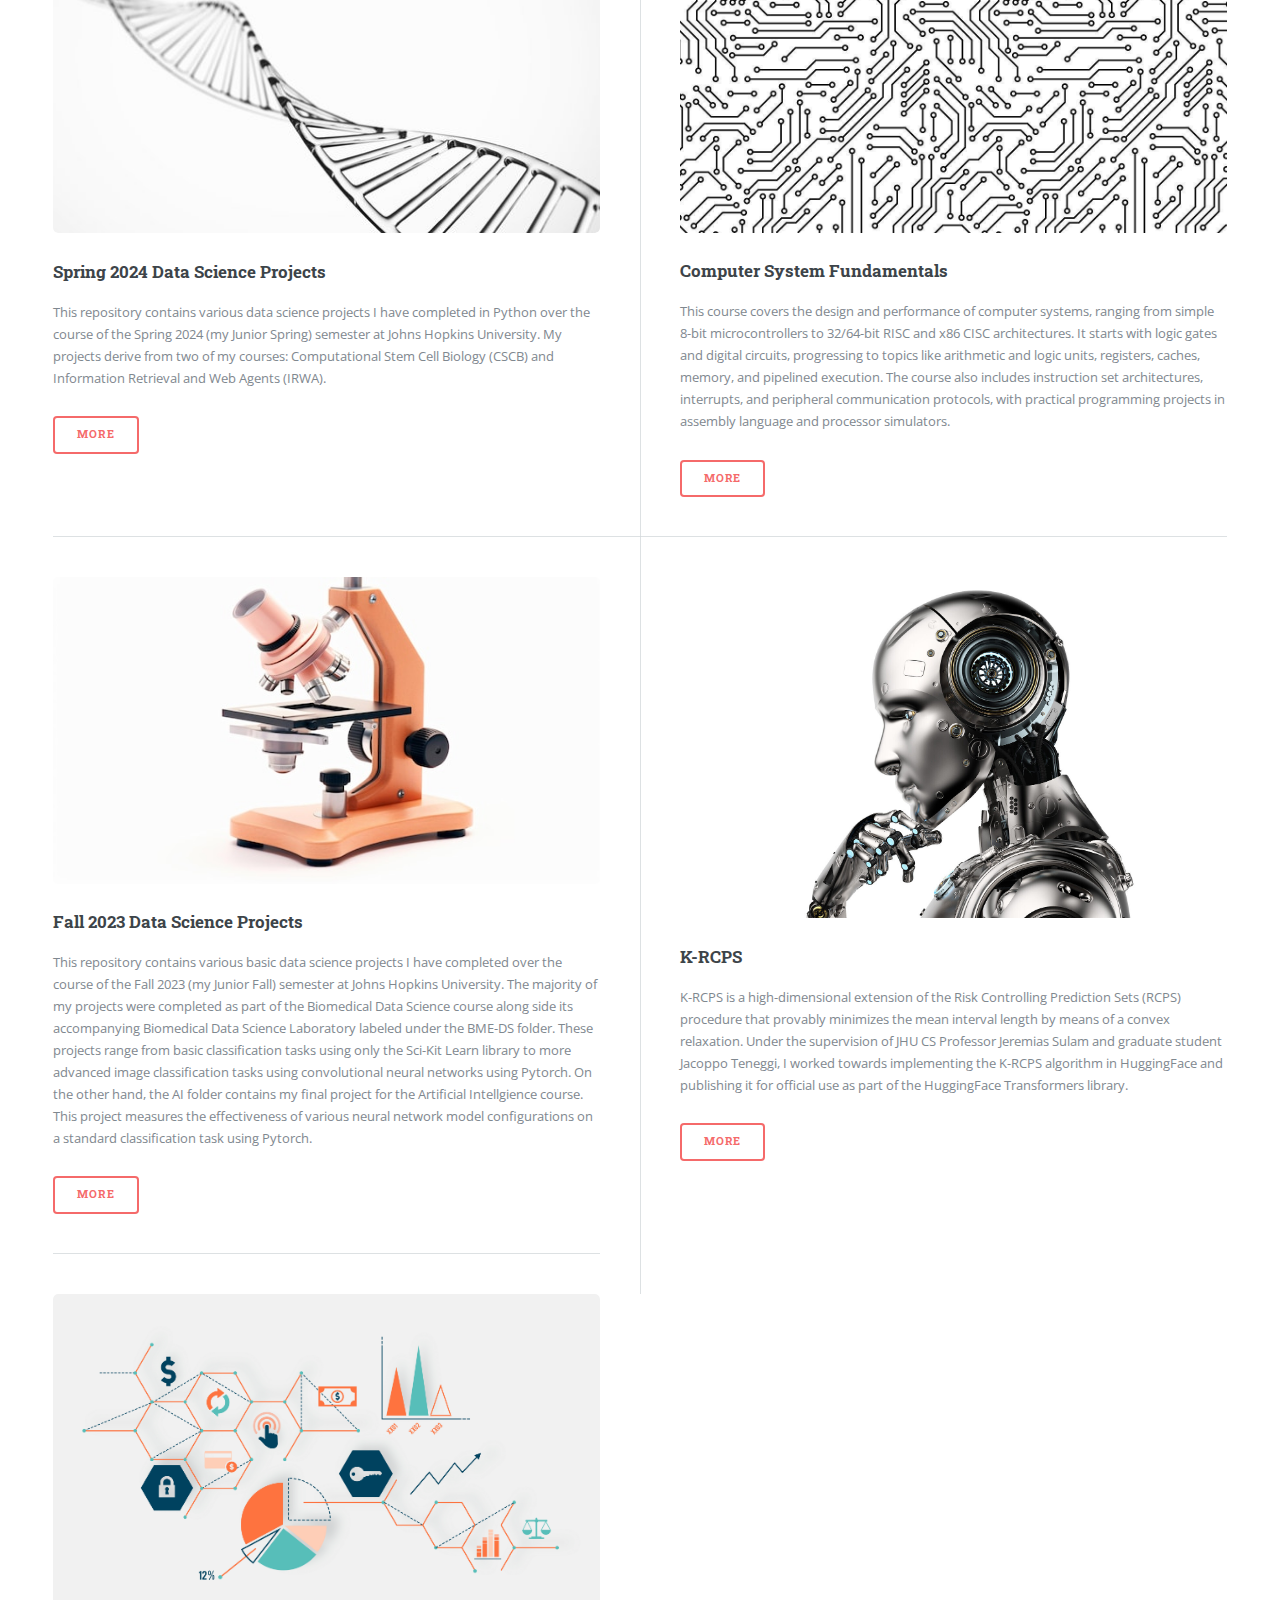
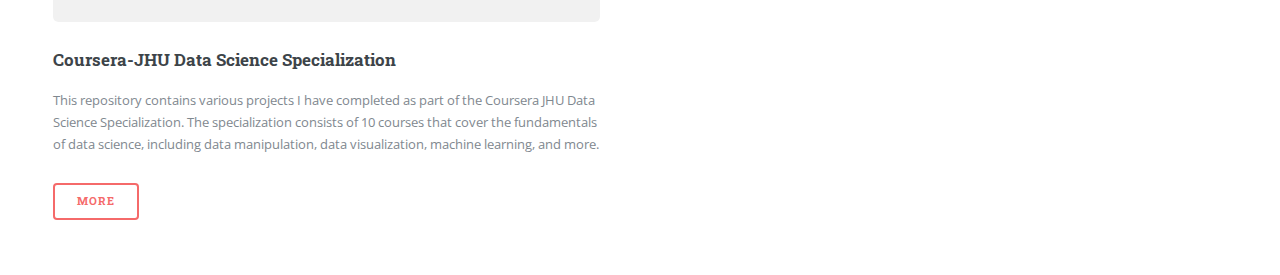
==== commit 02184931: "replaced lab pic with new microscope pic" ====
--- a/index.html
+++ b/index.html
@@ -122,7 +122,7 @@
 											</ul>
 										</article>
 										<article>
-											<a href="https://github.com/RyanGNguyen/Fall-2023-DS-Projects" class="image"><img src="images/lab.png" alt="" /></a>
+											<a href="https://github.com/RyanGNguyen/Fall-2023-DS-Projects" class="image"><img src="images/microscope.jpg" alt="" /></a>
 											<h3> Fall 2023 Data Science Projects </h3>
 											<p>
 												This repository contains various basic data science projects I have completed over the course of the Fall 2023 (my Junior Fall) semester at Johns Hopkins University. 
